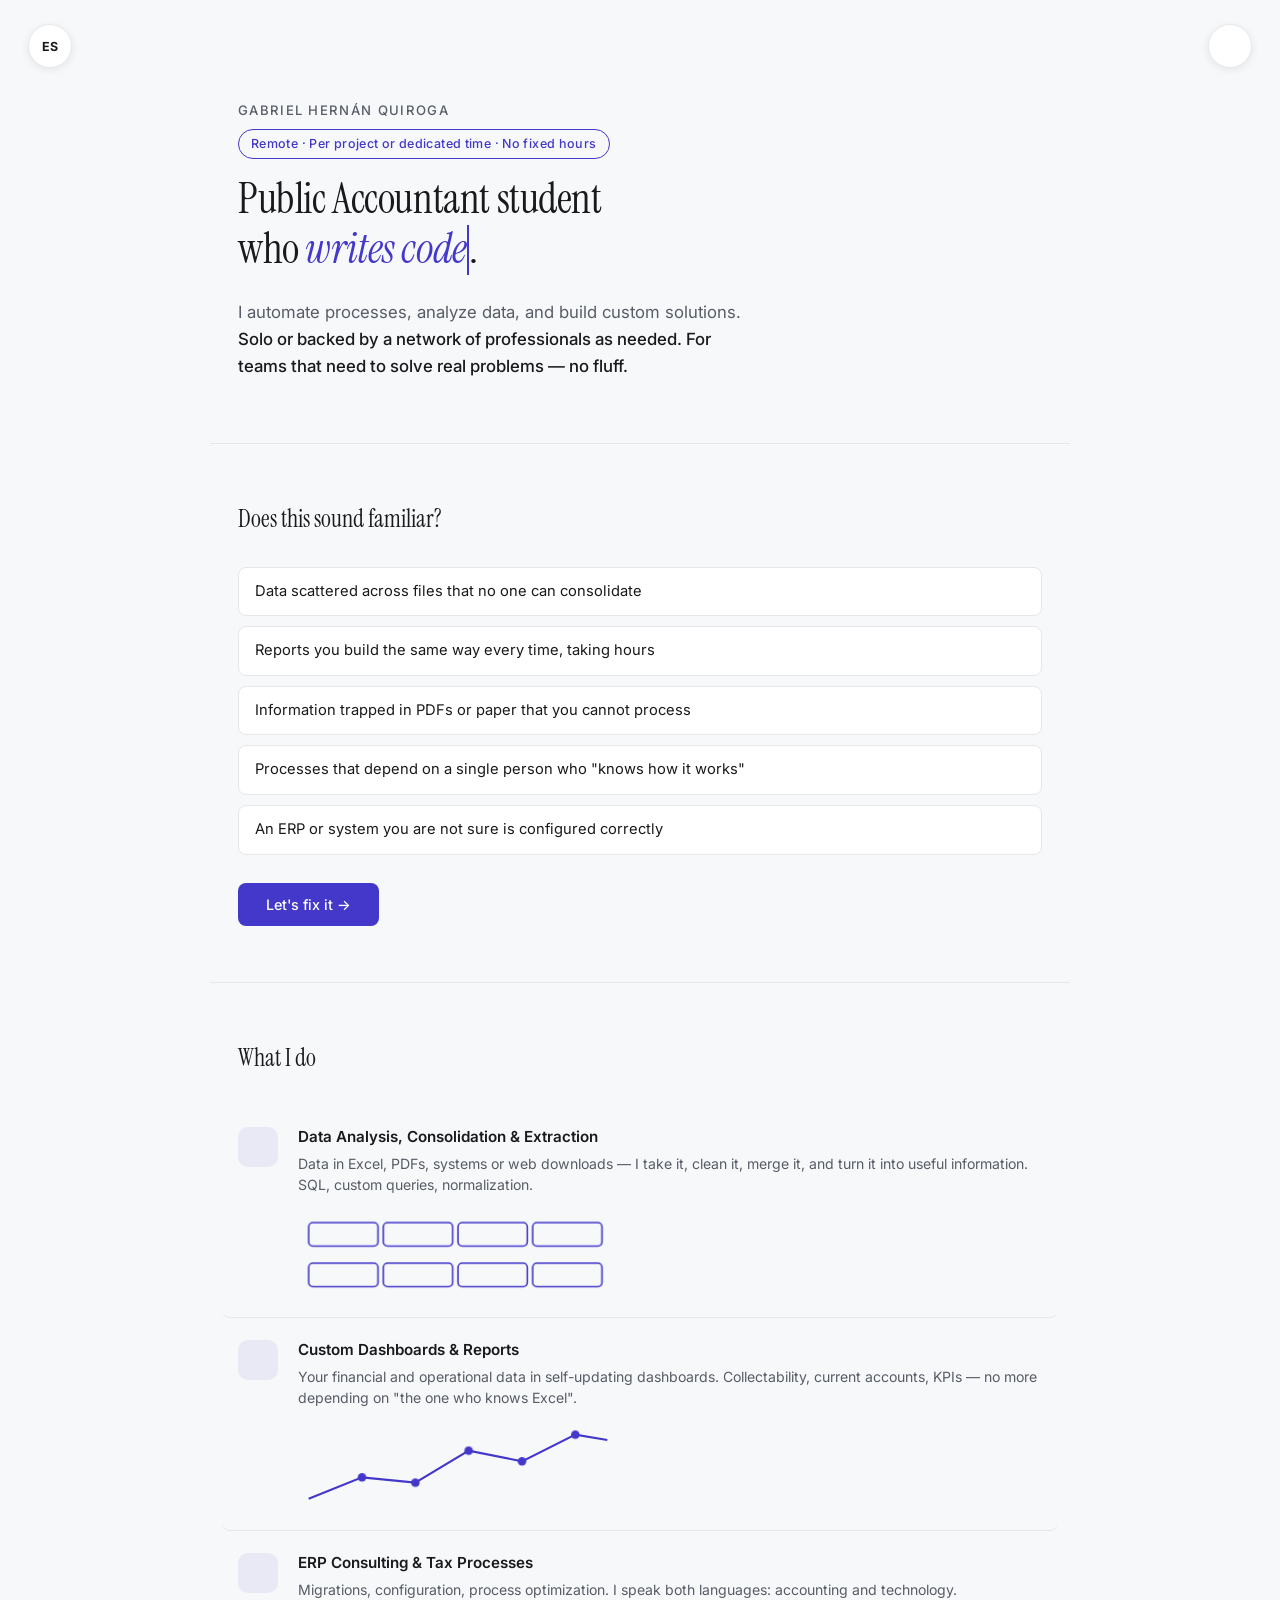
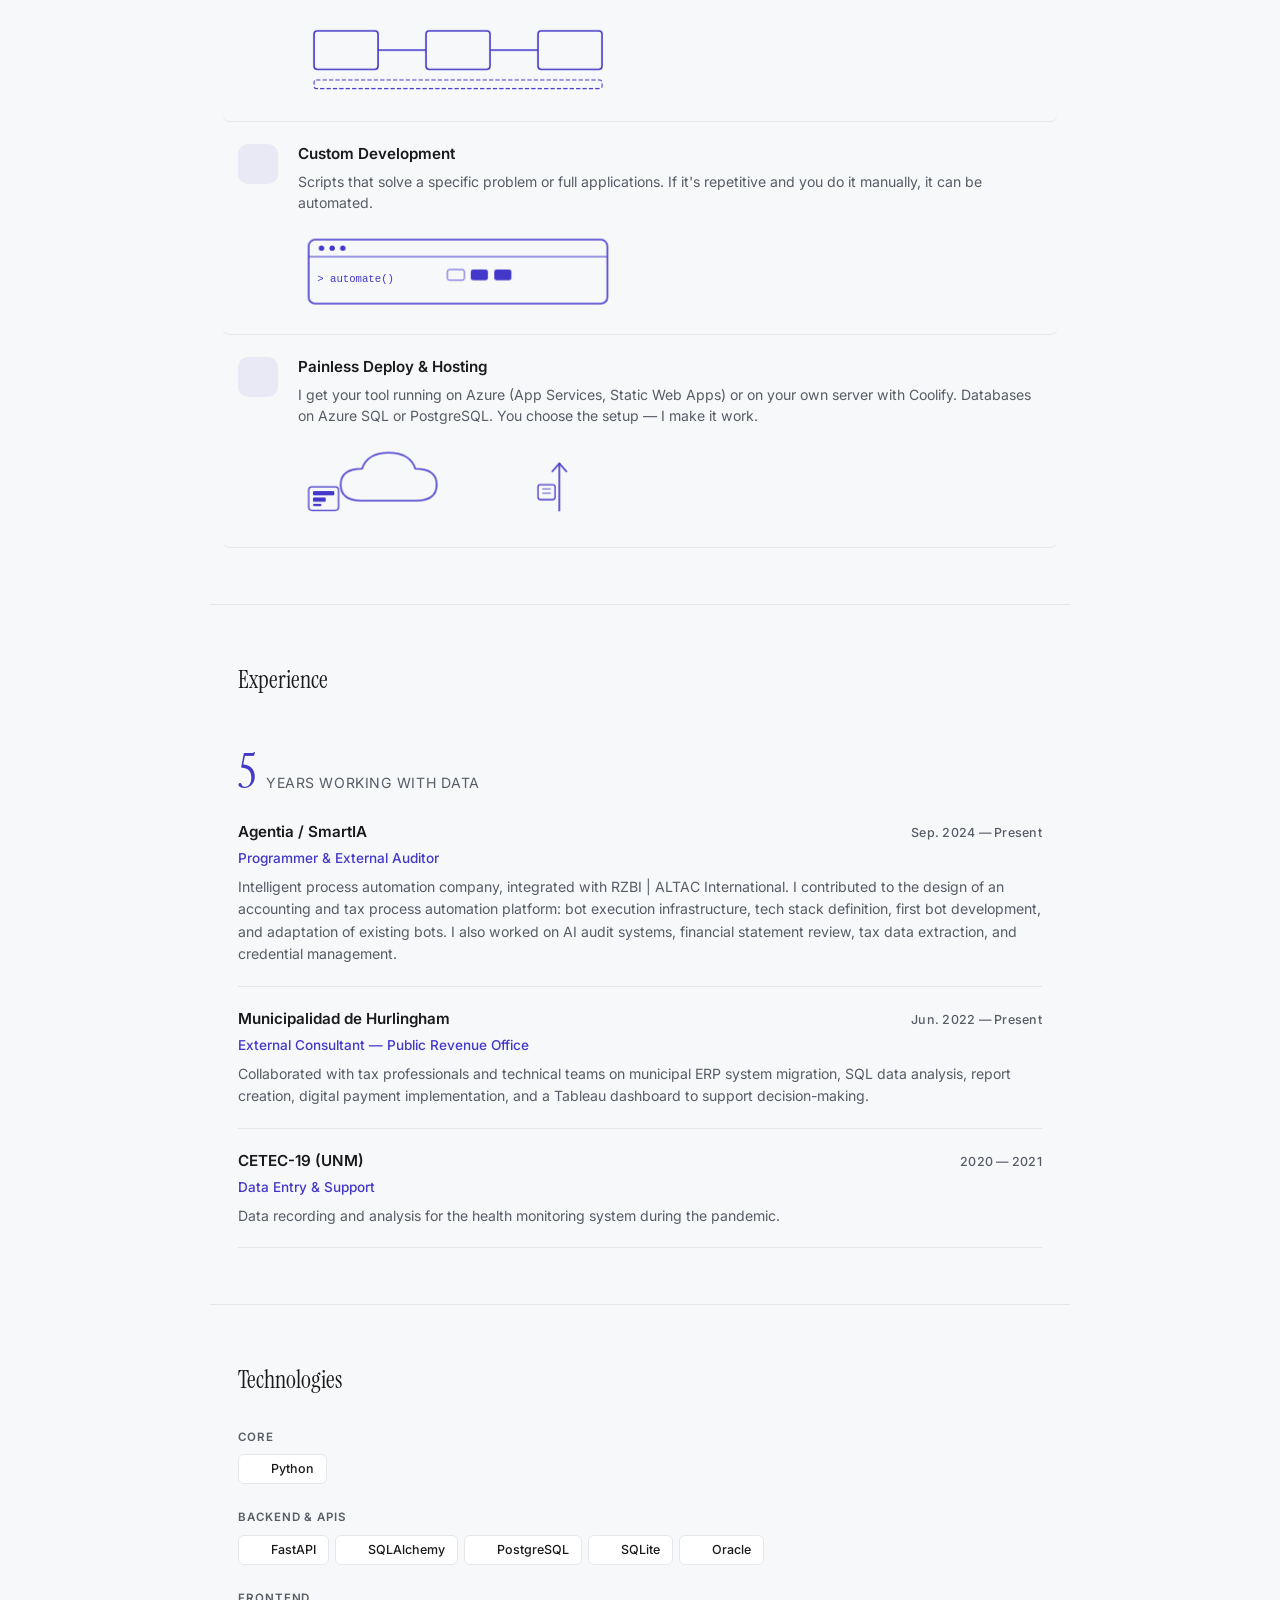
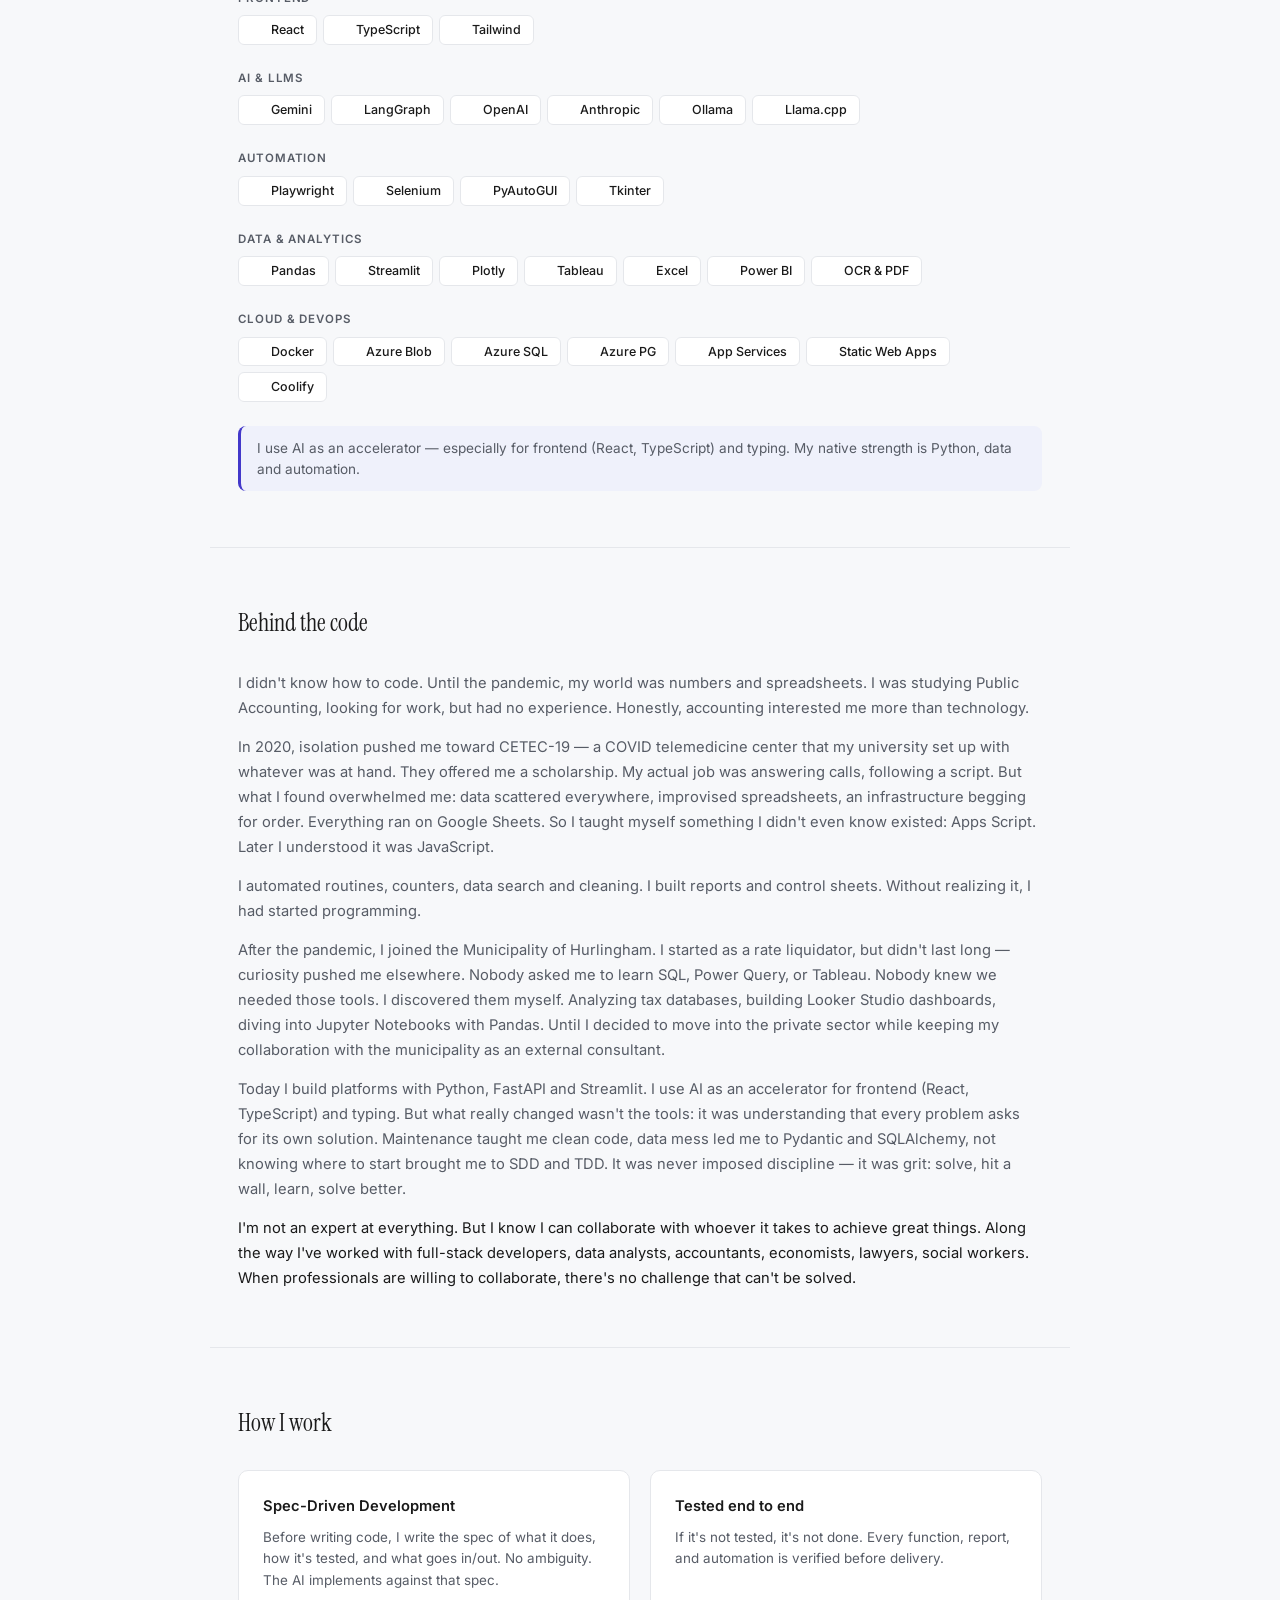
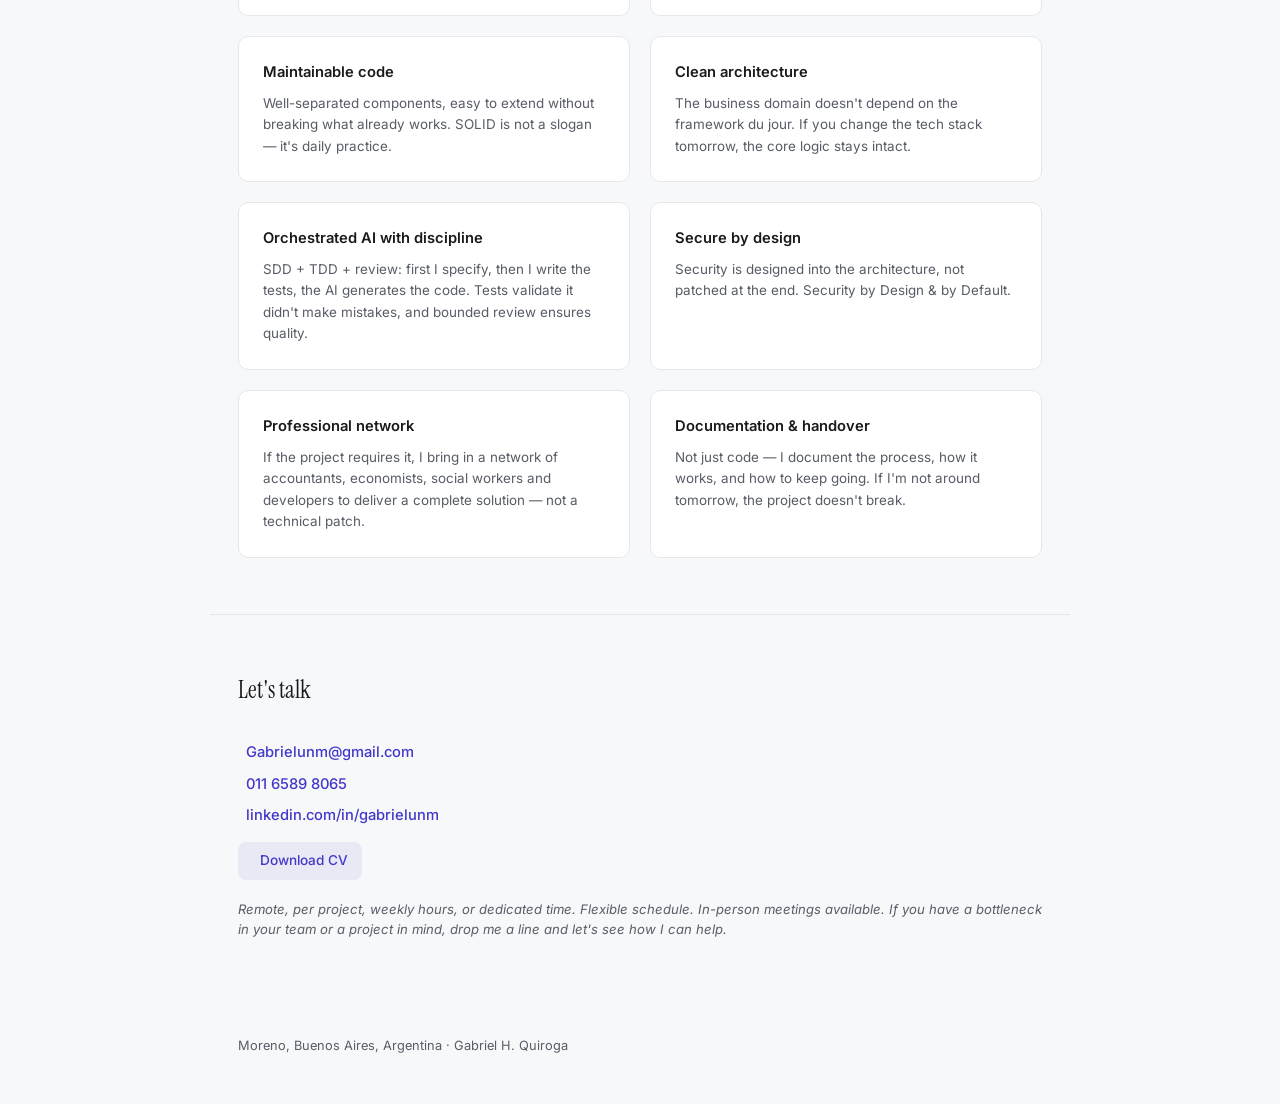
==== index.html @ 3c752827 "feat: portafolio web — Gabriel H. Quiroga, Contabilidad & Desarrollo Landing page profesional. Stack" ====
<!DOCTYPE html>
<html lang="es">
<head>
  <meta charset="UTF-8">
  <meta name="viewport" content="width=device-width, initial-scale=1.0">
  <title data-i18n="title">Gabriel H. Quiroga — Contabilidad &amp; Desarrollo</title>
  <meta name="description" content="Estudiante avanzado de Contador Público y desarrollador. Analizo datos, construyo dashboards y optimizo procesos con tecnología. Trabajo remoto por proyecto.">

  <!-- Open Graph -->
  <meta property="og:title" content="Gabriel H. Quiroga — Contabilidad &amp; Desarrollo">
  <meta property="og:description" content="Analizo datos, construyo dashboards y optimizo procesos con tecnología. Para estudios contables y PyMEs.">
  <meta property="og:type" content="website">
  <meta property="og:locale" content="es_AR">

  <!-- Favicon -->
  <link rel="icon" type="image/svg+xml" href="assets/images/favicon.svg">

  <!-- Fonts -->
  <link rel="preconnect" href="https://fonts.googleapis.com">
  <link rel="preconnect" href="https://fonts.gstatic.com" crossorigin>
  <link href="https://fonts.googleapis.com/css2?family=Instrument+Serif:ital@0;1&family=Inter:wght@400;500;600&display=swap" rel="stylesheet">

  <!-- Lucide Icons -->
  <script src="https://unpkg.com/lucide@latest/dist/umd/lucide.min.js"></script>

  <!-- Styles -->
  <link rel="stylesheet" href="styles.css">
</head>
<body>

  <!-- Accessibility: skip to content -->
  <a href="#problemas" class="skip-link" data-i18n="skip">Saltar al contenido</a>

  <!-- Theme toggle -->
  <button id="theme-toggle" class="theme-toggle" data-i18n="theme-toggle" aria-label="Cambiar tema">
    <i data-lucide="moon"></i>
    <i data-lucide="sun"></i>
  </button>

  <!-- Language toggle -->
  <button id="lang-toggle" class="lang-toggle" data-i18n="lang-toggle" aria-label="Cambiar idioma">EN</button>

  <!-- Hero -->
  <header class="hero">
    <div class="container">
      <p class="meta">Gabriel Hernán Quiroga</p>
      <p class="hero-badge" data-i18n="hero-badge">Remoto · Por proyecto o dedicación · Sin horario fijo</p>
      <h1 data-i18n="hero-title">Estudiante de Contador Público<br>que <em class="typewriter" data-text="escribe código"></em>.</h1>
      <p class="tagline">
        <span data-i18n="hero-line1">Automatizo procesos, analizo datos y construyo soluciones a medida.</span><br>
        <strong data-i18n="hero-line2">Solo o con una red de profesionales según el proyecto. Para equipos que necesitan resolver problemas reales — sin vueltas.</strong>
      </p>
    </div>
  </header>

  <div class="rule"></div>

  <!-- Problemas -->
  <section id="problemas" class="fade-section" data-i18n="problems-label" aria-label="Problemas que resuelvo">
    <div class="container">
      <h2 data-i18n="problems-title">¿Te suena?</h2>
      <ul class="problems">
        <li data-i18n="problem-1">Datos dispersos en mil archivos que nadie logra cruzar</li>
        <li data-i18n="problem-2">Reportes que armás siempre igual y siempre te llevan el mismo tiempo</li>
        <li data-i18n="problem-3">Información atrapada en PDFs o papeles que no podés procesar</li>
        <li data-i18n="problem-4">Procesos que dependen de una sola persona que "sabe cómo se hace"</li>
        <li data-i18n="problem-5">Un ERP o sistema que no sabés si está bien configurado</li>
      </ul>
      <a href="#contacto" class="btn" data-i18n="problem-cta">Resolvámoslo →</a>
    </div>
  </section>

  <div class="rule"></div>

  <!-- Servicios -->
  <section id="servicios" class="fade-section" data-i18n="services-label" aria-label="Servicios">
    <div class="container">
      <h2 data-i18n="services-title">Esto es lo que hago</h2>

      <div class="s-row">
        <div class="s-icon"><i data-lucide="database"></i></div>
        <div class="s-body">
          <h3 data-i18n="srv-1-title">Análisis, consolidación y extracción de datos</h3>
          <p data-i18n="srv-1-desc">Datos en Excel, PDFs, sistemas o descargas web — los tomo, los limpio, los cruzo y los transformo en información útil. SQL, consultas a medida, normalización.</p>
          <div class="mini-illustration">
            <svg viewBox="0 0 300 80" class="illus-svg">
              <rect x="10" y="10" width="65" height="22" rx="4" fill="none" stroke="currentColor" stroke-width="1.5" class="illus-draw"/>
              <rect x="80" y="10" width="65" height="22" rx="4" fill="none" stroke="currentColor" stroke-width="1.5" class="illus-draw"/>
              <rect x="150" y="10" width="65" height="22" rx="4" fill="none" stroke="currentColor" stroke-width="1.5" class="illus-draw"/>
              <rect x="220" y="10" width="65" height="22" rx="4" fill="none" stroke="currentColor" stroke-width="1.5" class="illus-draw"/>
              <rect x="10" y="48" width="65" height="22" rx="4" fill="none" stroke="currentColor" stroke-width="1.5" class="illus-draw" style="animation-delay: 0.2s"/>
              <rect x="80" y="48" width="65" height="22" rx="4" fill="none" stroke="currentColor" stroke-width="1.5" class="illus-draw" style="animation-delay: 0.4s"/>
              <rect x="150" y="48" width="65" height="22" rx="4" fill="none" stroke="currentColor" stroke-width="1.5" class="illus-draw" style="animation-delay: 0.6s"/>
              <rect x="220" y="48" width="65" height="22" rx="4" fill="none" stroke="currentColor" stroke-width="1.5" class="illus-draw" style="animation-delay: 0.8s"/>
            </svg>
          </div>
        </div>
      </div>

      <div class="s-row">
        <div class="s-icon"><i data-lucide="bar-chart-3"></i></div>
        <div class="s-body">
          <h3 data-i18n="srv-2-title">Dashboards y reportes a medida</h3>
          <p data-i18n="srv-2-desc">Tu información financiera y operativa en tableros que se actualizan solos. Cobrabilidad, cuentas corrientes, KPI — sin depender de "el que sabe Excel".</p>
          <div class="mini-dashboard">
            <svg viewBox="0 0 300 80" class="dashboard-svg">
              <path class="dashboard-line" d="M 10 70 L 60 50 L 110 55 L 160 25 L 210 35 L 260 10 L 290 15" fill="none" stroke="currentColor" stroke-width="2"/>
              <circle class="dashboard-dot" cx="60" cy="50" r="4"/>
              <circle class="dashboard-dot" cx="110" cy="55" r="4"/>
              <circle class="dashboard-dot" cx="160" cy="25" r="4"/>
              <circle class="dashboard-dot" cx="210" cy="35" r="4"/>
              <circle class="dashboard-dot" cx="260" cy="10" r="4"/>
            </svg>
          </div>
        </div>
      </div>

      <div class="s-row">
        <div class="s-icon"><i data-lucide="building-2"></i></div>
        <div class="s-body">
          <h3 data-i18n="srv-3-title">Consultoría ERP y procesos fiscales</h3>
          <p data-i18n="srv-3-desc">Migraciones, parametrización, optimización de circuitos. Hablo los dos idiomas: el contable y el técnico. RAFAM, SISER, Onvio, Bejerman, Finnegans.</p>
          <div class="mini-illustration">
            <svg viewBox="0 0 300 80" class="illus-svg">
              <rect x="15" y="14" width="60" height="36" rx="3" fill="none" stroke="currentColor" stroke-width="1.5" class="illus-draw"/>
              <rect x="120" y="14" width="60" height="36" rx="3" fill="none" stroke="currentColor" stroke-width="1.5" class="illus-draw" style="animation-delay: 0.2s"/>
              <rect x="225" y="14" width="60" height="36" rx="3" fill="none" stroke="currentColor" stroke-width="1.5" class="illus-draw" style="animation-delay: 0.4s"/>
              <line x1="75" y1="32" x2="120" y2="32" stroke="currentColor" stroke-width="1.5" class="illus-draw" style="animation-delay: 0.6s"/>
              <line x1="180" y1="32" x2="225" y2="32" stroke="currentColor" stroke-width="1.5" class="illus-draw" style="animation-delay: 0.8s"/>
              <rect x="15" y="60" width="270" height="8" rx="2" fill="none" stroke="currentColor" stroke-width="1" class="illus-draw" style="animation-delay: 1s" stroke-dasharray="4 2"/>
            </svg>
          </div>
        </div>
      </div>

      <div class="s-row">
        <div class="s-icon"><i data-lucide="code-2"></i></div>
        <div class="s-body">
          <h3 data-i18n="srv-4-title">Desarrollo de herramientas a medida</h3>
          <p data-i18n="srv-4-desc">Scripts que resuelven un problema puntual o apps completas. Si el proceso es repetitivo y lo hacés a mano, se puede automatizar.</p>
          <div class="mini-illustration">
            <svg viewBox="0 0 300 80" class="illus-svg">
              <rect x="10" y="10" width="280" height="60" rx="6" fill="none" stroke="currentColor" stroke-width="1.5" class="illus-draw"/>
              <line x1="10" y1="26" x2="290" y2="26" stroke="currentColor" stroke-width="1" class="illus-draw" style="animation-delay: 0.3s"/>
              <circle cx="22" cy="18" r="2.5" fill="currentColor" class="illus-draw" style="animation-delay: 0.5s"/>
              <circle cx="32" cy="18" r="2.5" fill="currentColor" class="illus-draw" style="animation-delay: 0.6s"/>
              <circle cx="42" cy="18" r="2.5" fill="currentColor" class="illus-draw" style="animation-delay: 0.7s"/>
              <text x="18" y="50" font-size="10" fill="currentColor" font-family="monospace" class="illus-draw" style="animation-delay: 0.9s">&gt; automate()</text>
              <rect x="140" y="38" width="16" height="10" rx="2" fill="none" stroke="currentColor" stroke-width="0.8" class="illus-draw" style="animation-delay: 1.1s"/>
              <rect x="162" y="38" width="16" height="10" rx="2" fill="currentColor" opacity="0.25" class="illus-draw" style="animation-delay: 1.2s"/>
              <rect x="184" y="38" width="16" height="10" rx="2" fill="currentColor" opacity="0.25" class="illus-draw" style="animation-delay: 1.3s"/>
            </svg>
          </div>
        </div>
      </div>

      <div class="s-row">
        <div class="s-icon"><i data-lucide="cloud"></i></div>
        <div class="s-body">
          <h3 data-i18n="srv-5-title">Deploy y hosting sin dolor</h3>
          <p data-i18n="srv-5-desc">Te dejo la herramienta andando en Azure (App Services, Static Web Apps) o en tu propio servidor con Coolify. Bases de datos en Azure SQL o PostgreSQL. Vos elegís la modalidad — yo me encargo de que funcione.</p>
          <div class="mini-illustration">
            <svg viewBox="0 0 300 80" class="illus-svg">
              <!-- Nube (cloud) -->
              <path d="M 60 55 Q 40 55 40 40 Q 40 25 60 25 Q 65 10 85 10 Q 105 10 110 25 Q 130 25 130 40 Q 130 55 110 55 Z" fill="none" stroke="currentColor" stroke-width="1.5" class="illus-draw"/>
              <!-- Flecha subiendo -->
              <line x1="245" y1="65" x2="245" y2="20" stroke="currentColor" stroke-width="1.5" class="illus-draw" style="animation-delay: 0.3s"/>
              <polyline points="238,28 245,20 252,28" fill="none" stroke="currentColor" stroke-width="1.5" class="illus-draw" style="animation-delay: 0.3s"/>
              <!-- Paquete web -->
              <rect x="225" y="40" width="16" height="14" rx="2" fill="none" stroke="currentColor" stroke-width="1.2" class="illus-draw" style="animation-delay: 0.5s"/>
              <line x1="229" y1="44" x2="237" y2="44" stroke="currentColor" stroke-width="0.8" class="illus-draw" style="animation-delay: 0.6s"/>
              <line x1="229" y1="48" x2="237" y2="48" stroke="currentColor" stroke-width="0.8" class="illus-draw" style="animation-delay: 0.7s"/>
              <!-- Servidor chico abajo a la izquierda -->
              <rect x="10" y="42" width="28" height="22" rx="3" fill="none" stroke="currentColor" stroke-width="1.2" class="illus-draw" style="animation-delay: 0.9s"/>
              <rect x="14" y="46" width="20" height="4" rx="1" fill="currentColor" opacity="0.15" class="illus-draw" style="animation-delay: 1.0s"/>
              <rect x="14" y="52" width="12" height="4" rx="1" fill="currentColor" opacity="0.15" class="illus-draw" style="animation-delay: 1.1s"/>
              <rect x="14" y="58" width="8" height="2" rx="1" fill="currentColor" opacity="0.15" class="illus-draw" style="animation-delay: 1.2s"/>
            </svg>
          </div>
        </div>
      </div>

    </div>
  </section>

  <div class="rule"></div>

  <!-- Experiencia -->
  <section id="experiencia" class="fade-section" data-i18n="exp-label" aria-label="Experiencia laboral">
    <div class="container">
      <h2 data-i18n="exp-title">Experiencia</h2>

      <div class="exp-years-badge">
        <span class="exp-years-number" data-target="auto">0</span>
        <span class="exp-years-label" data-i18n="exp-years-label">años trabajando con datos</span>
      </div>

      <div class="exp-card">
        <div class="exp-header">
          <h3>Agentia / SmartIA</h3>
          <span class="exp-period" data-i18n="exp-1-period">Sep. 2024 — Actualidad</span>
        </div>
        <p class="exp-role" data-i18n="exp-1-role">Programador &amp; Auditor Externo</p>
        <p class="exp-body" data-i18n="exp-1-body">Empresa de automatización inteligente de procesos, integrada con RZBI | ALTAC International. Participé en el diseño de una plataforma de automatización de procesos contables e impositivos: infraestructura de ejecución de bots, definición del stack tecnológico, desarrollo de los primeros bots y adaptación de existentes. También contribuí a sistemas de auditoría con IA, revisión de estados contables, extracción de datos fiscales y gestión de credenciales.</p>
      </div>

      <div class="exp-card">
        <div class="exp-header">
          <h3>Municipalidad de Hurlingham</h3>
          <span class="exp-period" data-i18n="exp-2-period">Jun. 2022 — Actualidad</span>
        </div>
        <p class="exp-role" data-i18n="exp-2-role">Consultor Externo — Subsecretaría de Ingresos Públicos</p>
        <p class="exp-body" data-i18n="exp-2-body">Colaboré con profesionales tributarios y equipos técnicos en la migración del sistema ERP municipal, análisis de datos con SQL, creación de informes, implementación de medios de pago digitales, y un dashboard en Tableau para respaldar la toma de decisiones.</p>
      </div>

      <div class="exp-card">
        <div class="exp-header">
          <h3>CETEC-19 (UNM)</h3>
          <span class="exp-period" data-i18n="exp-3-period">2020 — 2021</span>
        </div>
        <p class="exp-role" data-i18n="exp-3-role">Data Entry &amp; Soporte</p>
        <p class="exp-body" data-i18n="exp-3-body">Registro y análisis de datos para el sistema de seguimiento sanitario durante la pandemia.</p>
      </div>

    </div>
  </section>

  <div class="rule"></div>

  <!-- Stack -->
  <section id="stack" class="fade-section" data-i18n="stack-label" aria-label="Tecnologías">
    <div class="container">
      <h2 data-i18n="stack-title">Tecnologías</h2>
      <div class="stack-group">

        <div class="stack-category">
          <span class="stack-cat-label" data-i18n="cat-core">Core</span>
          <div class="stack-items">
            <span class="stack-item" data-desc-es="Lenguaje principal. Automatización, APIs, scripts, análisis de datos." data-desc-en="Core language. Automation, APIs, scripts, data analysis."><img src="https://cdn.jsdelivr.net/npm/simple-icons@14.0.0/icons/python.svg" alt="" class="stack-icon" >Python</span>
          </div>
        </div>

        <div class="stack-category">
          <span class="stack-cat-label" data-i18n="cat-backend">Backend &amp; APIs</span>
          <div class="stack-items">
            <span class="stack-item" data-desc-es="Framework web moderno para APIs REST rápidas y eficientes." data-desc-en="Modern Python framework for fast REST APIs."><img src="https://cdn.jsdelivr.net/npm/simple-icons@14.0.0/icons/fastapi.svg" alt="" class="stack-icon" >FastAPI</span>
            <span class="stack-item" data-desc-es="ORM potente para modelar y consultar bases de datos relacionales." data-desc-en="Powerful ORM for relational databases."><img src="https://cdn.jsdelivr.net/npm/simple-icons@14.0.0/icons/sqlalchemy.svg" alt="" class="stack-icon" >SQLAlchemy</span>
            <span class="stack-item" data-desc-es="Base de datos relacional robusta para aplicaciones en producción." data-desc-en="Robust relational database for production apps."><img src="https://cdn.jsdelivr.net/npm/simple-icons@14.0.0/icons/postgresql.svg" alt="" class="stack-icon" >PostgreSQL</span>
            <span class="stack-item" data-desc-es="Base de datos embebida liviana. Ideal para desarrollo, tests y prototipos." data-desc-en="Lightweight embedded database for dev & testing."><i data-lucide="database" class="stack-icon-inline"></i>SQLite</span>
<span class="stack-item" data-desc-es="Base de datos empresarial. Consultas complejas, PL/SQL y grandes volúmenes." data-desc-en="Enterprise database. Complex queries, PL/SQL."><i data-lucide="layers" class="stack-icon-inline"></i>Oracle</span>
          </div>
        </div>

        <div class="stack-category">
          <span class="stack-cat-label" data-i18n="cat-frontend">Frontend</span>
          <div class="stack-items">
            <span class="stack-item" data-desc-es="Biblioteca para interfaces de usuario interactivas y reactivas." data-desc-en="Library for interactive UI components."><img src="https://cdn.jsdelivr.net/npm/simple-icons@14.0.0/icons/react.svg" alt="" class="stack-icon" >React</span>
            <span class="stack-item" data-desc-es="JavaScript con tipos. Código frontend más predecible y escalable." data-desc-en="Typed JavaScript. Scalable frontend code."><img src="https://cdn.jsdelivr.net/npm/simple-icons@14.0.0/icons/typescript.svg" alt="" class="stack-icon" >TypeScript</span>
            <span class="stack-item" data-desc-es="Framework CSS utility-first para diseñar rápido y consistente." data-desc-en="Utility-first CSS framework for rapid design."><img src="https://cdn.jsdelivr.net/npm/simple-icons@14.0.0/icons/tailwindcss.svg" alt="" class="stack-icon" >Tailwind</span>
          </div>
        </div>

        <div class="stack-category">
          <span class="stack-cat-label" data-i18n="cat-ai">AI &amp; LLMs</span>
          <div class="stack-items">
            <span class="stack-item" data-desc-es="Modelo de IA multimodal. Lo uso para extracción, clasificación y análisis." data-desc-en="Multimodal AI model for extraction & analysis."><img src="https://cdn.jsdelivr.net/npm/simple-icons@14.0.0/icons/googlegemini.svg" alt="" class="stack-icon" >Gemini</span>
            <span class="stack-item" data-desc-es="Framework para orquestar agentes de IA con flujos y estados." data-desc-en="Agent orchestration framework for AI workflows."><img src="https://cdn.jsdelivr.net/npm/simple-icons@14.0.0/icons/langchain.svg" alt="" class="stack-icon" >LangGraph</span>
            <span class="stack-item" data-desc-es="SDK de OpenAI para integrar modelos GPT en aplicaciones." data-desc-en="OpenAI SDK for GPT model integration."><i data-lucide="sparkles" class="stack-icon-inline"></i>OpenAI</span>
            <span class="stack-item" data-desc-es="SDK de Anthropic para integrar modelos Claude en aplicaciones." data-desc-en="Anthropic SDK for Claude model integration."><i data-lucide="sparkles" class="stack-icon-inline"></i>Anthropic</span>
            <span class="stack-item" data-desc-es="Ejecutá modelos locales de IA sin depender de la nube." data-desc-en="Run local AI models without cloud dependency."><i data-lucide="cpu" class="stack-icon-inline"></i>Ollama</span>
            <span class="stack-item" data-desc-es="Inferencia eficiente de LLMs en CPU/GPU locales (C++)." data-desc-en="Efficient LLM inference on local CPU/GPU (C++)."><i data-lucide="cpu" class="stack-icon-inline"></i>Llama.cpp</span>
          </div>
        </div>

        <div class="stack-category">
          <span class="stack-cat-label" data-i18n="cat-auto">Automatización</span>
          <div class="stack-items">
            <span class="stack-item" data-desc-es="Automatización de navegadores web para tests y bots." data-desc-en="Browser automation for testing and bots."><i data-lucide="play" class="stack-icon-inline"></i>Playwright</span>
            <span class="stack-item" data-desc-es="Automatización de navegadores web clásica y multiplataforma." data-desc-en="Cross-platform browser automation (classic)."><img src="https://cdn.jsdelivr.net/npm/simple-icons@14.0.0/icons/selenium.svg" alt="" class="stack-icon" >Selenium</span>
            <span class="stack-item" data-desc-es="Automatización de clicks y teclado en Windows (RPA)." data-desc-en="Desktop RPA: click & keyboard automation on Windows."><i data-lucide="mouse-pointer-2" class="stack-icon-inline"></i>PyAutoGUI</span>
            <span class="stack-item" data-desc-es="Interfaces de escritorio livianas con Python puro." data-desc-en="Lightweight desktop GUIs with pure Python."><i data-lucide="monitor" class="stack-icon-inline"></i>Tkinter</span>
          </div>
        </div>

        <div class="stack-category">
          <span class="stack-cat-label" data-i18n="cat-data">Datos &amp; Analytics</span>
          <div class="stack-items">
            <span class="stack-item" data-desc-es="Manipulación y análisis de datos tabulares a escala." data-desc-en="Tabular data manipulation & analysis at scale."><img src="https://cdn.jsdelivr.net/npm/simple-icons@14.0.0/icons/pandas.svg" alt="" class="stack-icon" >Pandas</span>
            <span class="stack-item" data-desc-es="Dashboards y aplicaciones de datos sin frontend complejo." data-desc-en="Data dashboards & apps without complex frontend."><img src="https://cdn.jsdelivr.net/npm/simple-icons@14.0.0/icons/streamlit.svg" alt="" class="stack-icon" >Streamlit</span>
            <span class="stack-item" data-desc-es="Gráficos interactivos para análisis exploratorio de datos." data-desc-en="Interactive charts for EDA."><i data-lucide="trending-up" class="stack-icon-inline"></i>Plotly</span>
            <span class="stack-item" data-desc-es="Visualización de datos interactiva para reporting profesional." data-desc-en="Interactive data viz for professional reporting."><i data-lucide="bar-chart-3" class="stack-icon-inline"></i>Tableau</span>
            <span class="stack-item" data-desc-es="Hojas de cálculo avanzadas con Power Query y macros." data-desc-en="Advanced spreadsheets with Power Query & macros."><i data-lucide="table" class="stack-icon-inline"></i>Excel</span>
            <span class="stack-item" data-desc-es="Business intelligence con dashboards interactivos." data-desc-en="Business intelligence with interactive dashboards."><i data-lucide="activity" class="stack-icon-inline"></i>Power BI</span>
            <span class="stack-item" data-desc-es="Extracción de datos de PDFs, imágenes y escaneos con IA." data-desc-en="AI-powered data extraction from PDFs & images."><i data-lucide="scan" class="stack-icon-inline"></i>OCR &amp; PDF</span>
          </div>
        </div>

        <div class="stack-category">
          <span class="stack-cat-label" data-i18n="cat-cloud">Cloud &amp; DevOps</span>
          <div class="stack-items">
            <span class="stack-item" data-desc-es="Contenedores para entornos reproducibles y despliegues." data-desc-en="Containers for reproducible environments & deploy."><img src="https://cdn.jsdelivr.net/npm/simple-icons@14.0.0/icons/docker.svg" alt="" class="stack-icon" >Docker</span>
            <span class="stack-item" data-desc-es="Almacenamiento de archivos en la nube de Microsoft Azure." data-desc-en="File storage on Microsoft Azure cloud."><i data-lucide="hard-drive" class="stack-icon-inline"></i>Azure Blob</span>
            <span class="stack-item" data-desc-es="Base de datos relacional administrada en Azure." data-desc-en="Managed relational database on Azure."><i data-lucide="database" class="stack-icon-inline"></i>Azure SQL</span>
            <span class="stack-item" data-desc-es="PostgreSQL administrado en Azure para apps en produccion." data-desc-en="Managed PostgreSQL on Azure for production apps."><img src="https://cdn.jsdelivr.net/npm/simple-icons@14.0.0/icons/postgresql.svg" alt="" class="stack-icon" >Azure PG</span>
            <span class="stack-item" data-desc-es="Hosting serverless para apps web en Azure." data-desc-en="Serverless hosting for web apps on Azure."><i data-lucide="globe" class="stack-icon-inline"></i>App Services</span>
            <span class="stack-item" data-desc-es="Hosting estatico serverless en Azure con integracion CI/CD." data-desc-en="Serverless static hosting on Azure with CI/CD."><i data-lucide="globe" class="stack-icon-inline"></i>Static Web Apps</span>
            <span class="stack-item" data-desc-es="Plataforma PaaS autogestionada para deploy de apps con Docker." data-desc-en="Self-hosted PaaS for Docker app deployment."><i data-lucide="server" class="stack-icon-inline"></i>Coolify</span>
          </div>
        </div>

      </div>
      <p class="stack-note" data-i18n="stack-note">Uso IA como acelerador — especialmente en frontend (React, TypeScript) y tipado. Mi fuerte nativo es Python, datos y automatización.</p>
    </div>
  </section>

  <div class="rule"></div>

  <!-- Sobre mí -->
  <section id="sobre-mi" class="fade-section" data-i18n="about-label" aria-label="Sobre mí">
    <div class="container about">
      <h2 data-i18n="about-title">Detrás del código</h2>
      <p data-i18n="about-body">No sabía programar. Hasta la pandemia, mi mundo eran los números y las hojas de cálculo. Estudiaba Contador Público, buscaba trabajo, pero no tenía experiencia. Me gustaba más la contabilidad que la tecnología.</p>
      <p data-i18n="about-body2">En 2020, el aislamiento me empujó al CETEC-19 — un centro de telemedicina COVID que la UNM montó con lo puesto. Me ofrecieron una beca. Mi tarea original era atender llamadas, seguir un speech. Pero lo que encontré me superó: datos sueltos por todos lados, planillas improvisadas, una infraestructura que pedía orden a gritos. Todo corría sobre Google Sheets. Así que me di la tarea de aprender algo que no sabía que existía: Apps Script. Tiempo después entendí que era JavaScript.</p>
      <p data-i18n="about-body3">Automaticé rutinas, contadores, búsqueda y limpieza de datos. Arranqué informes y planillas de control. Sin darme cuenta, había empezado a programar.</p>
      <p data-i18n="about-body4">Cuando la pandemia terminó, entré a la Municipalidad de Hurlingham. Empecé como liquidador de tasas, pero duré poco — la curiosidad me llevó a otra cosa. Nadie me pidió que aprendiera SQL para interrogar bases tributarias, ni Power Query para transformar datos crudos en información, ni Tableau para visualizar lo que los números contaban. Nadie sabía que necesitábamos esas herramientas. Las descubrí yo. Y cuando Looker Studio y Jupyter Notebooks con Pandas entraron en mi flujo de trabajo, ya no hubo vuelta atrás. Hasta que decidí pasar al ámbito privado y seguir colaborando con el municipio como consultor externo.</p>
      <p data-i18n="about-body5">Hoy construyo plataformas con Python, FastAPI y Streamlit. Uso IA como acelerador para frontend (React, TypeScript) y tipado. Pero lo que de verdad cambió no fueron las herramientas: fue entender que cada problema pide su solución. El mantenimiento me enseñó clean code, el desorden de datos me llevó a Pydantic y SQLAlchemy, no saber por dónde arrancar me trajo a SDD y TDD. Nunca fue disciplina impuesta — fue maña: resolver, chocar, aprender, resolver mejor.</p>
      <p class="me" data-i18n="about-body6">No soy experto en todo. Pero sé que puedo colaborar con quien haga falta para lograr cosas grandes. En el camino trabajé con programadores full-stack, desarrolladores web, analistas de datos, contadores, licenciados en economía, abogados, trabajadores sociales. Cuando hay profesionales dispuestos a colaborar, no hay tarea que no se pueda resolver.</p>
    </div>
  </section>

  <div class="rule"></div>

  <!-- Cómo trabajo -->
  <section id="work" class="fade-section" data-i18n="work-label" aria-label="Cómo trabajo">
    <div class="container">
      <h2 data-i18n="work-title">Cómo trabajo</h2>
      <div class="work-grid">
        <div class="work-card">
          <i data-lucide="file-check"></i>
          <h3 data-i18n="work-1-title">Spec-Driven Development</h3>
          <p data-i18n="work-1-desc">Antes de escribir código, escribo la especificación de qué hace, cómo se prueba y qué entra/sale. Sin ambigüedades. La IA implementa contra esa especificación.</p>
        </div>
        <div class="work-card">
          <i data-lucide="test-tubes"></i>
          <h3 data-i18n="work-2-title">Testeado de punta a punta</h3>
          <p data-i18n="work-2-desc">Si no está probado, no está terminado. Cada función, cada reporte, cada automatización se verifica antes de entregar.</p>
        </div>
        <div class="work-card">
          <i data-lucide="blocks"></i>
          <h3 data-i18n="work-3-title">Código mantenible</h3>
          <p data-i18n="work-3-desc">Componentes bien separados, fáciles de extender sin romper lo que ya funciona. SOLID no es un eslogan, es una práctica diaria.</p>
        </div>
        <div class="work-card">
          <i data-lucide="layers"></i>
          <h3 data-i18n="work-4-title">Arquitectura limpia</h3>
          <p data-i18n="work-4-desc">El dominio de negocio no depende del framework de moda. Si mañana cambiás la tecnología, la lógica central sigue intacta.</p>
        </div>
        <div class="work-card">
          <i data-lucide="bot"></i>
          <h3 data-i18n="work-5-title">IA orquestada con disciplina</h3>
          <p data-i18n="work-5-desc">SDD + TDD + revisión: primero especifico, después escribo los tests, la IA genera el código. Los tests validan que no se equivocó y la revisión acotada asegura la calidad.</p>
        </div>
        <div class="work-card">
          <i data-lucide="shield-check"></i>
          <h3 data-i18n="work-6-title">Seguro desde el diseño</h3>
          <p data-i18n="work-6-desc">La seguridad se diseña desde la arquitectura, no se parchea al final. Security by Design &amp; by Default.</p>
        </div>
        <div class="work-card">
          <i data-lucide="users"></i>
          <h3 data-i18n="work-7-title">Red de profesionales</h3>
          <p data-i18n="work-7-desc">Si el proyecto lo requiere, integro una red de contadores, economistas, trabajadores sociales y desarrolladores para darte una solución completa, no un parche técnico.</p>
        </div>
        <div class="work-card">
          <i data-lucide="book-open"></i>
          <h3 data-i18n="work-8-title">Documentación y transferencia</h3>
          <p data-i18n="work-8-desc">No solo código — dejo documentado el proceso, cómo se usa y cómo seguir. Si mañana no estoy, el proyecto no se cae.</p>
        </div>
      </div>
    </div>
  </section>

  <div class="rule"></div>

  <!-- Contacto -->
  <section id="contacto" class="fade-section" data-i18n="contact-label" aria-label="Contacto">
    <div class="container">
      <h2 data-i18n="contact-title">Hablemos</h2>
      <div class="contact-links">
        <a href="mailto:Gabrielunm@gmail.com"><i data-lucide="mail"></i> Gabrielunm@gmail.com</a>
        <a href="https://wa.me/5491165898065" target="_blank" rel="noopener"><i data-lucide="phone"></i> 011 6589 8065</a>
        <a href="https://www.linkedin.com/in/gabrielunm/" target="_blank" rel="noopener"><i data-lucide="globe"></i> linkedin.com/in/gabrielunm</a>
        <a href="cv.html" target="_blank" class="contact-cv"><i data-lucide="file-text"></i> <span data-i18n="cv-download">Descargar CV</span></a>
      </div>
      <p class="contact-note" data-i18n="contact-note">Remoto, por proyecto, por horas semanales o dedicación. Horarios flexibles. Posibilidad de reuniones presenciales. Si tenés un cuello de botella en tu equipo o un proyecto en mente, escribime y vemos cómo te puedo ayudar.</p>
    </div>
  </section>

  <footer data-i18n="footer">
    Moreno, Buenos Aires, Argentina · Gabriel H. Quiroga
  </footer>

  <!-- Scripts -->
  <script src="src/i18n.js"></script>
  <script src="script.js"></script>

</body>
</html>
---- styles.css ----
/* ============================================
   Gabriel H. Quiroga — Portfolio Styles
   ============================================ */

/* --- Reset & Variables --- */
*, *::before, *::after {
  box-sizing: border-box;
  margin: 0;
  padding: 0;
}

:root {
  --text: #1a1a1a;
  --text-soft: #575c66;
  --bg: #f7f8fa;
  --card: #ffffff;
  --accent: #4338ca;
  --accent-hover: #6366f1;
  --accent-warm: #d97706;
  --line: #e5e7eb;
  --max-w: 860px;
  --transition: 0.3s cubic-bezier(0.4, 0, 0.2, 1);
}

/* --- Dark Mode --- */
[data-theme="dark"] {
  --text: #e2e8f0;
  --text-soft: #94a3b8;
  --bg: #0f172a;
  --card: #1e293b;
  --accent: #a5b4fc;
  --accent-hover: #c7d2fe;
  --accent-warm: #fbbf24;
  --line: #334155;
}

[data-theme="dark"] .problems li:hover {
  box-shadow: 0 2px 8px rgba(165, 180, 252, 0.08);
}

[data-theme="dark"] .problems li.open {
  background: rgba(165, 180, 252, 0.06);
}

html {
  scroll-behavior: smooth;
  overflow-x: hidden;
}

body {
  overflow-x: hidden;
  font-family: 'Inter', -apple-system, BlinkMacSystemFont, 'Segoe UI', system-ui, sans-serif;
  color: var(--text);
  background: var(--bg);
  line-height: 1.6;
  -webkit-font-smoothing: antialiased;
  -moz-osx-font-smoothing: grayscale;
}

/* --- Accessibility --- */
.skip-link {
  position: absolute;
  top: -100%;
  left: 16px;
  padding: 8px 16px;
  background: var(--accent);
  color: #fff;
  font-size: 0.85rem;
  font-weight: 500;
  border-radius: 0 0 8px 8px;
  text-decoration: none;
  z-index: 1000;
  transition: top var(--transition);
}

.skip-link:focus {
  top: 0;
}


/* --- Theme & Language Toggles --- */
.lang-toggle {
  position: fixed;
  top: 24px;
  left: 28px;
  width: 44px;
  height: 44px;
  border: 1px solid var(--line);
  border-radius: 50%;
  background: var(--card);
  color: var(--text);
  font-size: 0.78rem;
  font-weight: 700;
  font-family: 'Inter', -apple-system, sans-serif;
  cursor: pointer;
  display: flex;
  align-items: center;
  justify-content: center;
  z-index: 1000;
  transition: background var(--transition), border-color var(--transition), transform var(--transition);
  letter-spacing: 0.02em;
  box-shadow: 0 2px 8px rgba(0,0,0,0.08);
}

.lang-toggle:hover {
  border-color: var(--accent);
  transform: scale(1.05);
}

/* Theme toggle */
.theme-toggle {
  position: fixed;
  top: 24px;
  right: 28px;
  width: 44px;
  height: 44px;
  border: 1px solid var(--line);
  border-radius: 50%;
  background: var(--card);
  color: var(--text);
  cursor: pointer;
  display: flex;
  align-items: center;
  justify-content: center;
  z-index: 1000;
  transition: background var(--transition), border-color var(--transition), transform var(--transition);
  box-shadow: 0 2px 8px rgba(0,0,0,0.08);
}

.theme-toggle svg { width: 20px; height: 20px; }
.theme-toggle .lucide-sun { display: none; }
[data-theme="dark"] .theme-toggle .lucide-moon { display: none; }
[data-theme="dark"] .theme-toggle .lucide-sun { display: block; }

.theme-toggle:hover {
  border-color: var(--accent);
  transform: scale(1.05);
}

/* --- Layout --- */
.container {
  max-width: var(--max-w);
  margin: 0 auto;
  padding: 0 28px;
  overflow-x: hidden;
}

/* --- Hero --- */
.hero {
  padding: 100px 0 64px;
}

.hero h1 {
  font-family: 'Instrument Serif', Georgia, serif;
  font-size: 2.6rem;
  font-weight: 400;
  line-height: 1.2;
  letter-spacing: -0.01em;
  margin-bottom: 24px;
}

.hero h1 em {
  font-style: italic;
  color: var(--accent);
}

/* Typewriter */
.typewriter {
  display: inline-block;
  border-right: 2px solid var(--accent);
  animation: blink 0.7s step-end infinite;
}

@keyframes blink {
  from, to { border-color: transparent; }
  50% { border-color: var(--accent); }
}

/* Mini SVG Illustrations — unified sizing */
.mini-dashboard,
.mini-illustration {
  margin-top: 16px;
  max-width: 320px;
  width: 100%;
}

.dashboard-svg,
.illus-svg {
  width: 100%;
  height: auto;
  color: var(--accent);
  display: block;
}

.dashboard-line {
  stroke-dasharray: 400;
  stroke-dashoffset: 400;
  animation: draw-line 2s ease-out forwards;
}

/* Generic draw-in for all SVG illustrations */
.illus-draw {
  opacity: 0;
  transform: translateY(4px);
  animation: illus-appear 0.5s ease-out forwards;
}

@keyframes illus-appear {
  to {
    opacity: 1;
    transform: translateY(0);
  }
}

.dashboard-dot {
  fill: var(--accent);
  opacity: 0;
  animation: fade-in 0.3s ease-out forwards;
}

.dashboard-dot:nth-child(2) { animation-delay: 0.4s; }
.dashboard-dot:nth-child(3) { animation-delay: 0.8s; }
.dashboard-dot:nth-child(4) { animation-delay: 1.2s; }
.dashboard-dot:nth-child(5) { animation-delay: 1.6s; }
.dashboard-dot:nth-child(6) { animation-delay: 2s; }

@keyframes draw-line {
  to { stroke-dashoffset: 0; }
}

@keyframes fade-in {
  to { opacity: 1; }
}

.hero .meta {
  font-size: 0.82rem;
  color: var(--text-soft);
  text-transform: uppercase;
  letter-spacing: 0.1em;
  margin-bottom: 8px;
  font-weight: 500;
}

.hero-badge {
  display: inline-flex;
  gap: 6px;
  font-size: 0.78rem;
  color: var(--accent);
  font-weight: 500;
  letter-spacing: 0.03em;
  margin-bottom: 16px;
  padding: 4px 12px;
  border: 1px solid var(--accent);
  border-radius: 20px;
  width: fit-content;
}

.hero .tagline {
  font-size: 1.05rem;
  color: var(--text-soft);
  max-width: 520px;
  line-height: 1.6;
}

.hero .tagline strong {
  color: var(--text);
  font-weight: 500;
}

/* --- Sections --- */
section {
  padding: 56px 0;
}

.rule {
  height: 1px;
  background: var(--line);
  max-width: var(--max-w);
  margin: 0 auto;
}

h2 {
  font-family: 'Instrument Serif', Georgia, serif;
  font-size: 1.5rem;
  font-weight: 400;
  margin-bottom: 28px;
  color: var(--text);
}

/* --- Fade-in Animation --- */
.fade-section {
  opacity: 0;
  transform: translateY(24px);
  transition: opacity 0.6s ease-out, transform 0.6s ease-out;
}

.fade-section.visible {
  opacity: 1;
  transform: translateY(0);
}

/* --- Problems --- */
.problems {
  display: flex;
  flex-direction: column;
  gap: 10px;
}

.problems li {
  list-style: none;
  padding: 12px 16px;
  background: var(--card);
  border-radius: 8px;
  font-size: 0.92rem;
  border: 1px solid var(--line);
  cursor: pointer;
  position: relative;
  transition: border-color var(--transition), box-shadow var(--transition);
}

.problems li:hover {
  border-color: var(--accent);
  box-shadow: 0 2px 8px rgba(67, 56, 202, 0.06);
}

/* Hint text: hidden by default, shown on click */
.problem-hint {
  display: block;
  max-height: 0;
  overflow: hidden;
  margin-top: 0;
  font-size: 0.84rem;
  color: var(--text-soft);
  line-height: 1.5;
  transition: max-height 0.4s ease, margin-top 0.3s ease, opacity 0.3s ease;
  opacity: 0;
}

.problems li.open {
  border-color: var(--accent);
  background: color-mix(in srgb, var(--accent) 4%, var(--card));
}

.problems li.open .problem-hint {
  max-height: 80px;
  margin-top: 10px;
  opacity: 1;
}

/* --- Button --- */
.btn {
  display: inline-block;
  margin-top: 28px;
  padding: 10px 28px;
  background: var(--accent);
  color: #fff;
  font-weight: 500;
  font-size: 0.9rem;
  border-radius: 8px;
  text-decoration: none;
  transition: background var(--transition), transform var(--transition), box-shadow var(--transition);
}

.btn:hover {
  background: var(--accent-hover);
  transform: translateY(-1px);
  box-shadow: 0 4px 12px rgba(67, 56, 202, 0.15);
}

.btn:active {
  transform: translateY(0);
}

/* Dark mode: accent is light lavender, so button needs dark text on accent bg */
[data-theme="dark"] .btn {
  color: #0f172a;
}

[data-theme="dark"] .btn:hover {
  box-shadow: 0 4px 12px rgba(165, 180, 252, 0.25);
}

/* --- Services --- */
.s-row {
  display: flex;
  gap: 20px;
  padding: 20px 16px;
  border-bottom: 1px solid var(--line);
  border-radius: 8px;
  transition: background var(--transition);
  margin: 0 -16px;
}

.s-row:first-child {
  border-top: 1px solid var(--line);
}

.s-row:hover {
  background: var(--card);
}

.s-icon {
  flex-shrink: 0;
  width: 40px;
  height: 40px;
  display: flex;
  align-items: center;
  justify-content: center;
  color: var(--accent);
  background: color-mix(in srgb, var(--accent) 8%, transparent);
  border-radius: 10px;
  margin-top: 2px;
}

.s-icon svg {
  width: 22px;
  height: 22px;
}

.s-body {
  flex: 1;
  min-width: 0;
}

.s-row h3 {
  font-size: 0.95rem;
  font-weight: 600;
  margin-bottom: 4px;
}

.s-row p {
  font-size: 0.88rem;
  color: var(--text-soft);
  line-height: 1.5;
}

/* --- Experience: Years badge --- */
.exp-years-badge {
  display: flex;
  align-items: baseline;
  gap: 10px;
  padding: 20px 0 4px;
}

.exp-years-number {
  font-family: 'Instrument Serif', Georgia, serif;
  font-size: 3rem;
  font-weight: 400;
  color: var(--accent);
  line-height: 1;
}

.exp-years-label {
  font-size: 0.88rem;
  color: var(--text-soft);
  text-transform: uppercase;
  letter-spacing: 0.04em;
}

/* --- Experience Cards --- */
.exp-card {
  padding: 20px 0;
  border-bottom: 1px solid var(--line);
}

.exp-card:first-of-type {
  border-top: 1px solid var(--line);
}

.exp-header {
  display: flex;
  justify-content: space-between;
  align-items: baseline;
  flex-wrap: wrap;
  gap: 8px;
  margin-bottom: 4px;
}

.exp-header h3 {
  font-size: 0.95rem;
  font-weight: 600;
}

.exp-period {
  font-size: 0.78rem;
  color: var(--text-soft);
  font-weight: 500;
  letter-spacing: 0.02em;
}

.exp-role {
  font-size: 0.85rem;
  font-weight: 500;
  color: var(--accent);
  margin-bottom: 6px;
}

.exp-body {
  font-size: 0.88rem;
  color: var(--text-soft);
  line-height: 1.6;
}

/* --- Stack (categorized) --- */
.stack-group {
  display: flex;
  flex-direction: column;
  gap: 24px;
}

.stack-note {
  margin-top: 24px;
  padding: 12px 16px;
  background: rgba(165, 180, 252, 0.1);
  border-radius: 8px;
  font-size: 0.85rem;
  color: var(--text-soft);
  line-height: 1.5;
  border-left: 3px solid var(--accent);
}

.stack-category {
  display: flex;
  flex-direction: column;
  gap: 8px;
}

.stack-cat-label {
  font-size: 0.72rem;
  font-weight: 600;
  text-transform: uppercase;
  letter-spacing: 0.08em;
  color: var(--text-soft);
}

.stack-items {
  display: flex;
  flex-wrap: wrap;
  gap: 6px;
}

.stack-item {
  display: inline-flex;
  align-items: center;
  gap: 6px;
  padding: 4px 12px;
  background: var(--card);
  border: 1px solid var(--line);
  border-radius: 6px;
  font-size: 0.78rem;
  font-weight: 500;
  font-family: 'Inter', -apple-system, BlinkMacSystemFont, 'Segoe UI', sans-serif;
  opacity: 0;
  transform: translateY(10px);
}

.stack-icon {
  width: 14px;
  height: 14px;
  flex-shrink: 0;
  opacity: 0.85;
}

/* Invert dark icons in dark mode (SVGs from simple-icons have hardcoded fill) */
[data-theme="dark"] .stack-icon {
  filter: invert(1) brightness(0.9);
}

/* Lucide icons used inline in stack */
.stack-icon-inline {
  width: 14px;
  height: 14px;
  flex-shrink: 0;
  color: inherit;
}

.stack-item.visible {
  animation: stack-fade-in 0.4s ease-out forwards;
}

@keyframes stack-fade-in {
  to {
    opacity: 1;
    transform: translateY(0);
  }
}

/* --- Badge hover: pop & tooltip --- */
.stack-item {
  position: relative;
  cursor: default;
  z-index: 0;
  transition: transform 0.25s cubic-bezier(0.34, 1.56, 0.64, 1),
              border-color var(--transition),
              color var(--transition),
              box-shadow var(--transition),
              background var(--transition),
              z-index 0s 0.15s;
}

/* Pop out */
.stack-item:hover {
  transform: scale(1.18);
  border-color: var(--accent);
  color: var(--accent);
  box-shadow: 0 8px 24px rgba(67, 56, 202, 0.12);
  background: var(--card);
  z-index: 10;
  transition: transform 0.25s cubic-bezier(0.34, 1.56, 0.64, 1),
              border-color var(--transition),
              color var(--transition),
              box-shadow var(--transition),
              background var(--transition),
              z-index 0s;
}

[data-theme="dark"] .stack-item:hover {
  box-shadow: 0 8px 24px rgba(165, 180, 252, 0.15);
}

/* Tooltip with description */
.stack-item::after {
  content: attr(data-desc);
  position: absolute;
  bottom: calc(100% + 8px);
  left: 50%;
  transform: translateX(-50%) translateY(4px);
  background: var(--text);
  color: var(--bg);
  font-size: 0.72rem;
  font-weight: 400;
  font-family: 'Inter', -apple-system, sans-serif;
  white-space: nowrap;
  padding: 6px 10px;
  border-radius: 6px;
  pointer-events: none;
  opacity: 0;
  transition: opacity 0.2s ease, transform 0.2s ease;
  z-index: 20;
  line-height: 1.3;
}

[data-theme="dark"] .stack-item::after {
  background: var(--card);
  color: var(--text);
  border: 1px solid var(--line);
}

/* Arrow pointing down */
.stack-item::before {
  content: '';
  position: absolute;
  bottom: calc(100% + 4px);
  left: 50%;
  transform: translateX(-50%) translateY(4px);
  border: 5px solid transparent;
  border-top-color: var(--text);
  pointer-events: none;
  opacity: 0;
  transition: opacity 0.2s ease, transform 0.2s ease;
  z-index: 20;
}

[data-theme="dark"] .stack-item::before {
  border-top-color: var(--line);
}

/* Show tooltip on hover */
.stack-item:hover::after,
.stack-item:hover::before {
  opacity: 1;
  transform: translateX(-50%) translateY(0);
}

/* --- About --- */
.about p {
  font-size: 0.92rem;
  color: var(--text-soft);
  line-height: 1.7;
  margin-bottom: 14px;
}

.about p:last-child {
  margin-bottom: 0;
}

.about .me {
  color: var(--text);
}

/* --- How I Work --- */
.work-grid {
  display: grid;
  grid-template-columns: 1fr;
  gap: 20px;
}

@media (min-width: 520px) {
  .work-grid { grid-template-columns: repeat(2, 1fr); }
}

.work-card {
  padding: 24px;
  background: var(--card);
  border: 1px solid var(--line);
  border-radius: 10px;
  transition: border-color var(--transition), box-shadow var(--transition);
}

.work-card:hover {
  border-color: var(--accent);
  box-shadow: 0 2px 12px rgba(67, 56, 202, 0.06);
}

[data-theme="dark"] .work-card:hover {
  box-shadow: 0 2px 12px rgba(165, 180, 252, 0.08);
}

.work-card i {
  width: 24px;
  height: 24px;
  color: var(--accent);
  margin-bottom: 12px;
}

.work-card h3 {
  font-size: 0.92rem;
  font-weight: 600;
  margin-bottom: 8px;
}

.work-card p {
  font-size: 0.84rem;
  color: var(--text-soft);
  line-height: 1.6;
}

/* --- Contact --- */
.contact-links a {
  display: block;
  font-size: 0.92rem;
  font-weight: 500;
  color: var(--accent);
  text-decoration: none;
  padding: 4px 0;
  transition: color var(--transition), padding-left var(--transition);
}

.contact-links a i {
  margin-right: 8px;
  vertical-align: middle;
  width: 18px;
  height: 18px;
}

.contact-links a svg {
  width: 18px;
  height: 18px;
}

.contact-links a:hover {
  text-decoration: underline;
  padding-left: 4px;
}

.contact-cv {
  margin-top: 10px;
  padding: 8px 14px !important;
  background: color-mix(in srgb, var(--accent) 8%, transparent);
  border-radius: 8px;
  font-size: 0.85rem !important;
  width: fit-content;
}

.contact-cv:hover {
  background: color-mix(in srgb, var(--accent) 15%, transparent) !important;
}

.contact-note {
  font-size: 0.82rem;
  color: var(--text-soft);
  margin-top: 20px;
  line-height: 1.5;
  font-style: italic;
}

/* --- Footer --- */
footer {
  padding: 40px 0 48px;
  font-size: 0.8rem;
  color: var(--text-soft);
  max-width: var(--max-w);
  margin: 0 auto;
  padding-left: 28px;
  padding-right: 28px;
}

/* --- Mobile --- */
@media (max-width: 480px) {
  .lang-toggle { left: 16px; }
  .theme-toggle { right: 16px; }

  .hero {
    padding: 60px 0 40px;
  }

  .hero h1 {
    font-size: 1.9rem;
  }

  .hero .tagline {
    font-size: 0.95rem;
  }

  section {
    padding: 40px 0;
  }

  .s-row {
    padding: 16px 12px;
  }
}
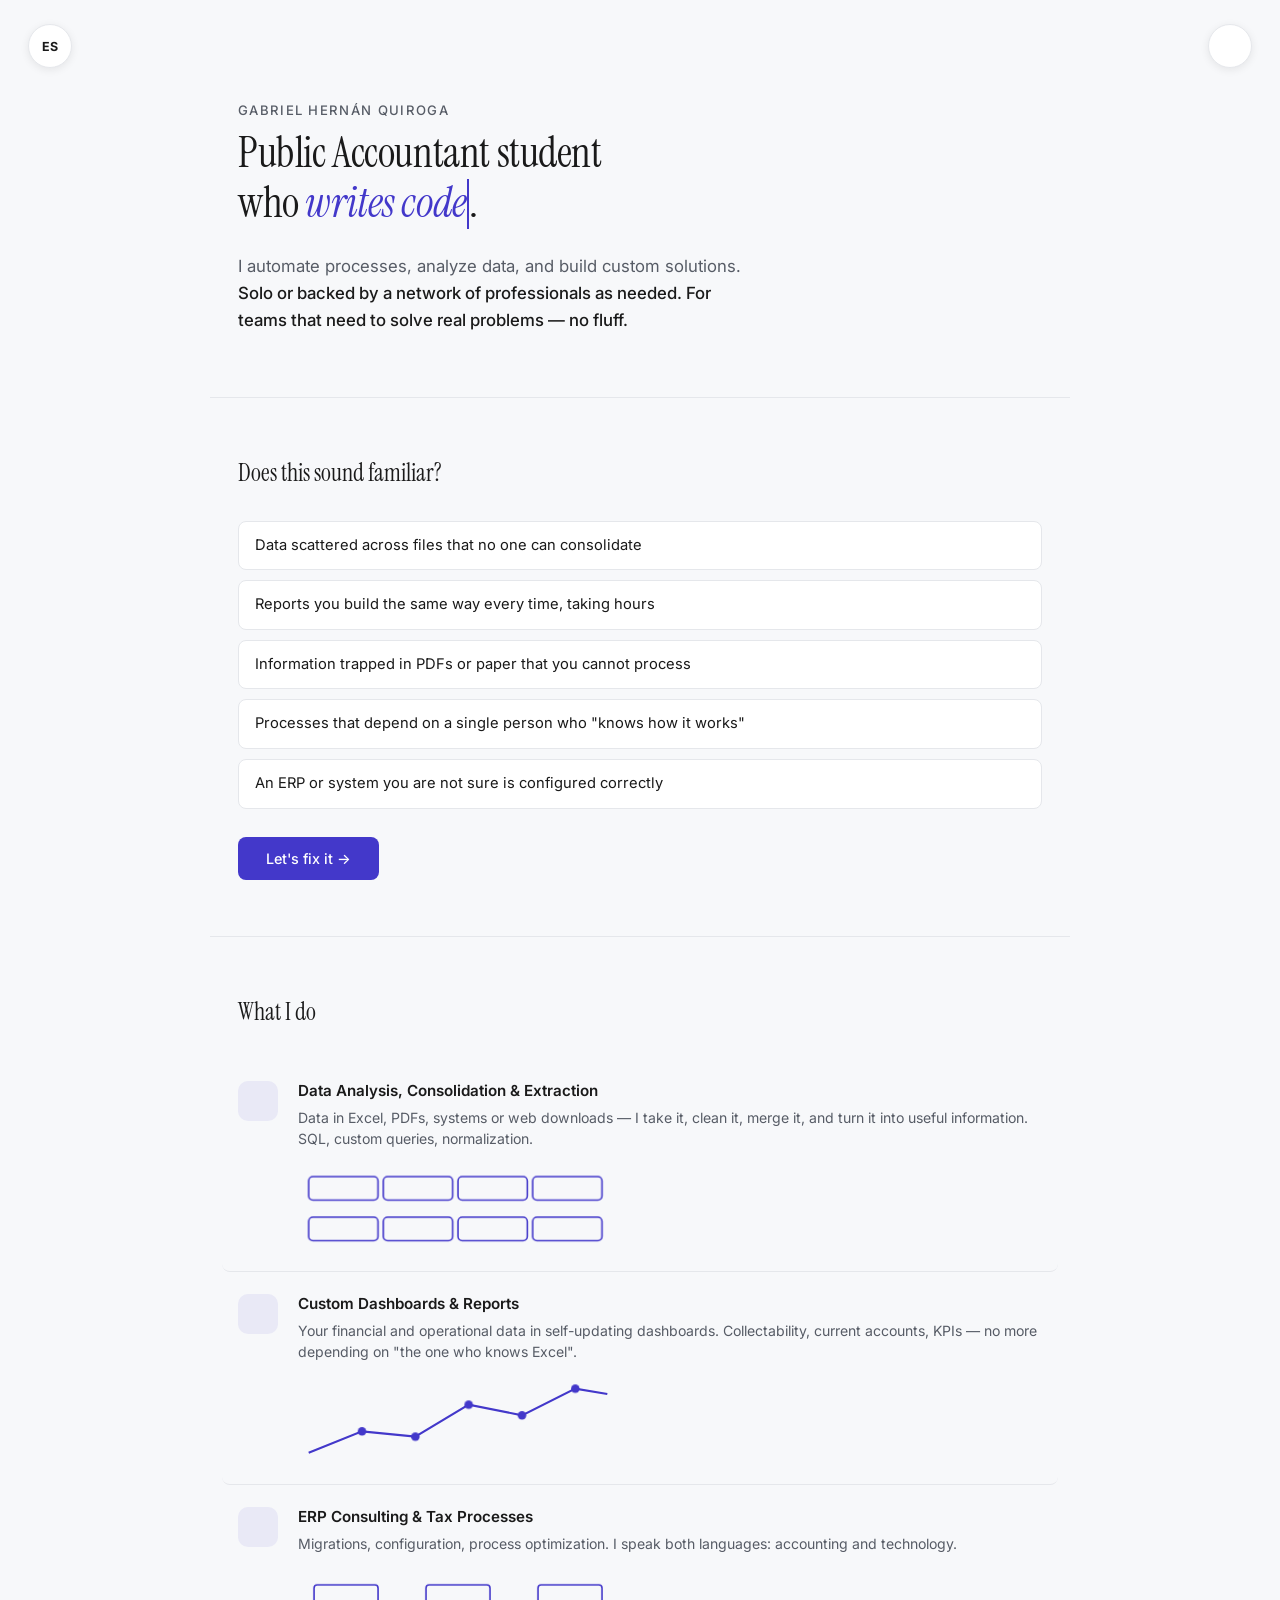
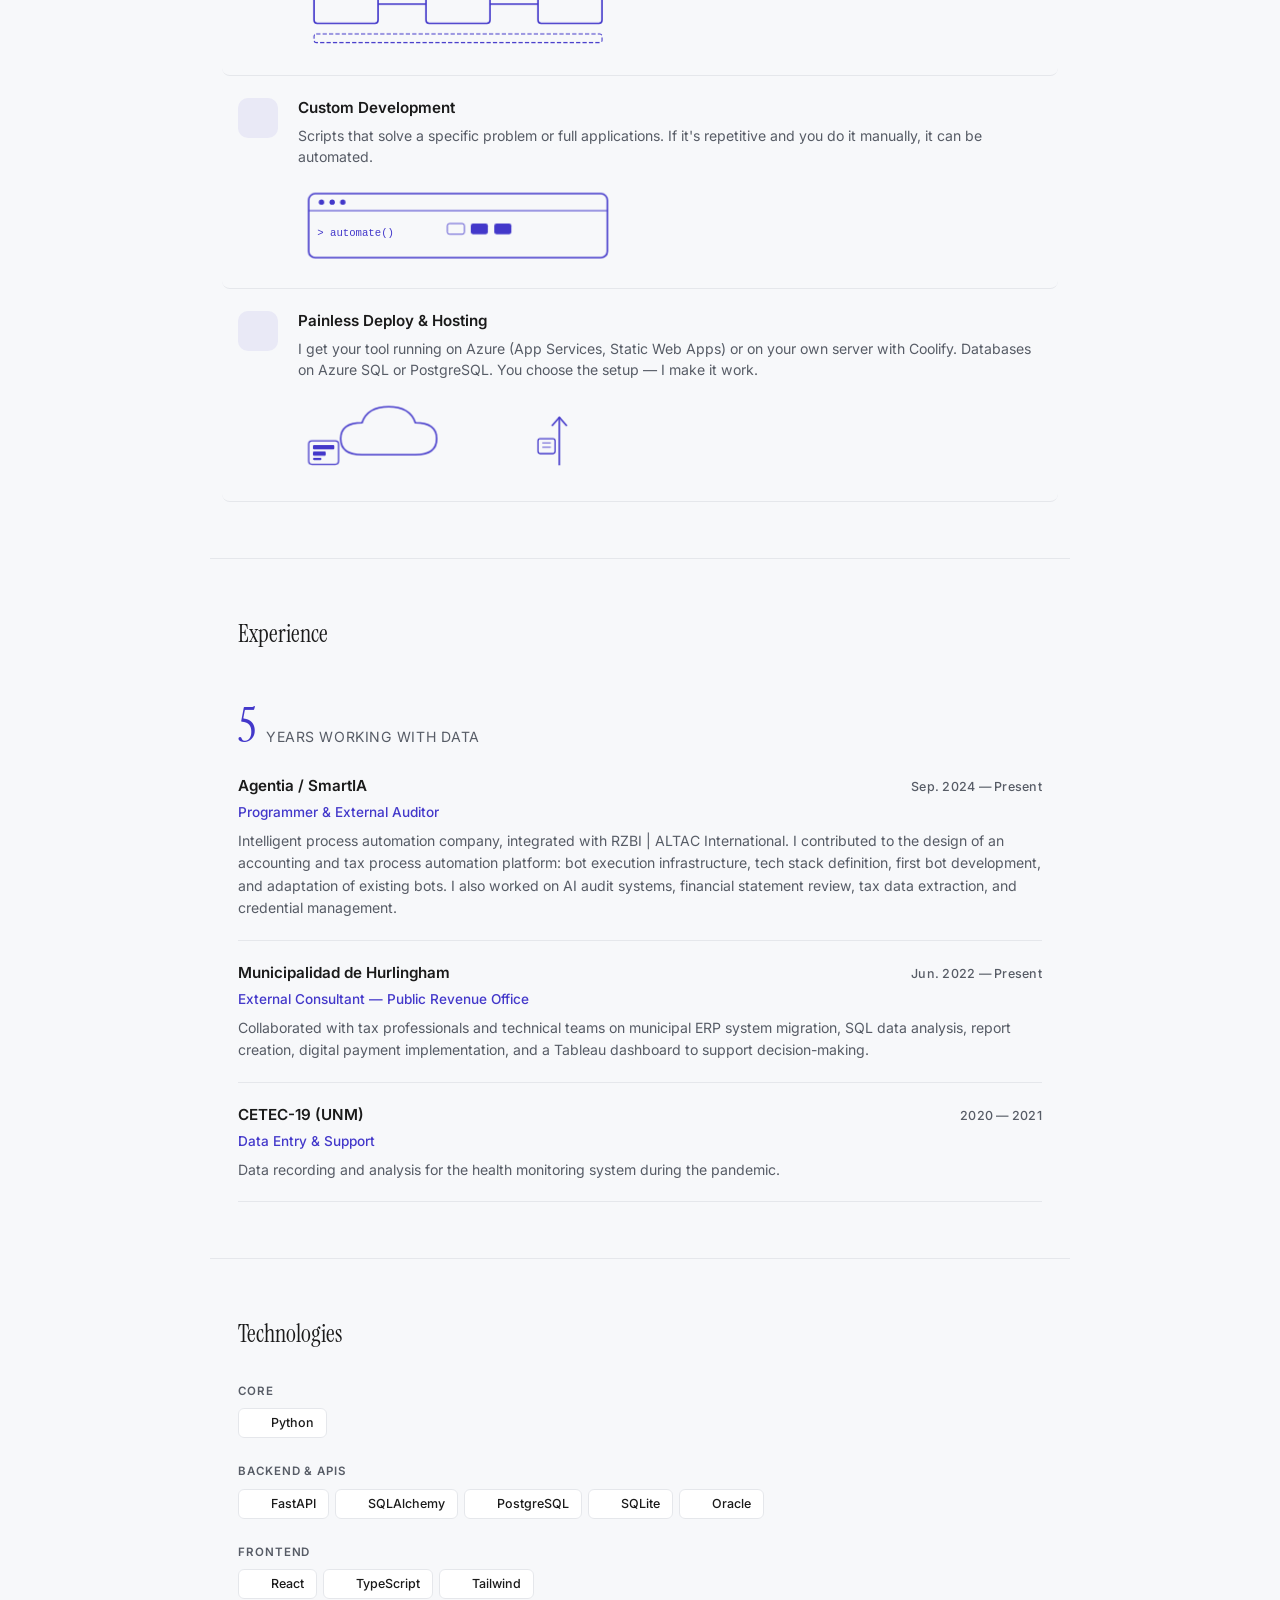
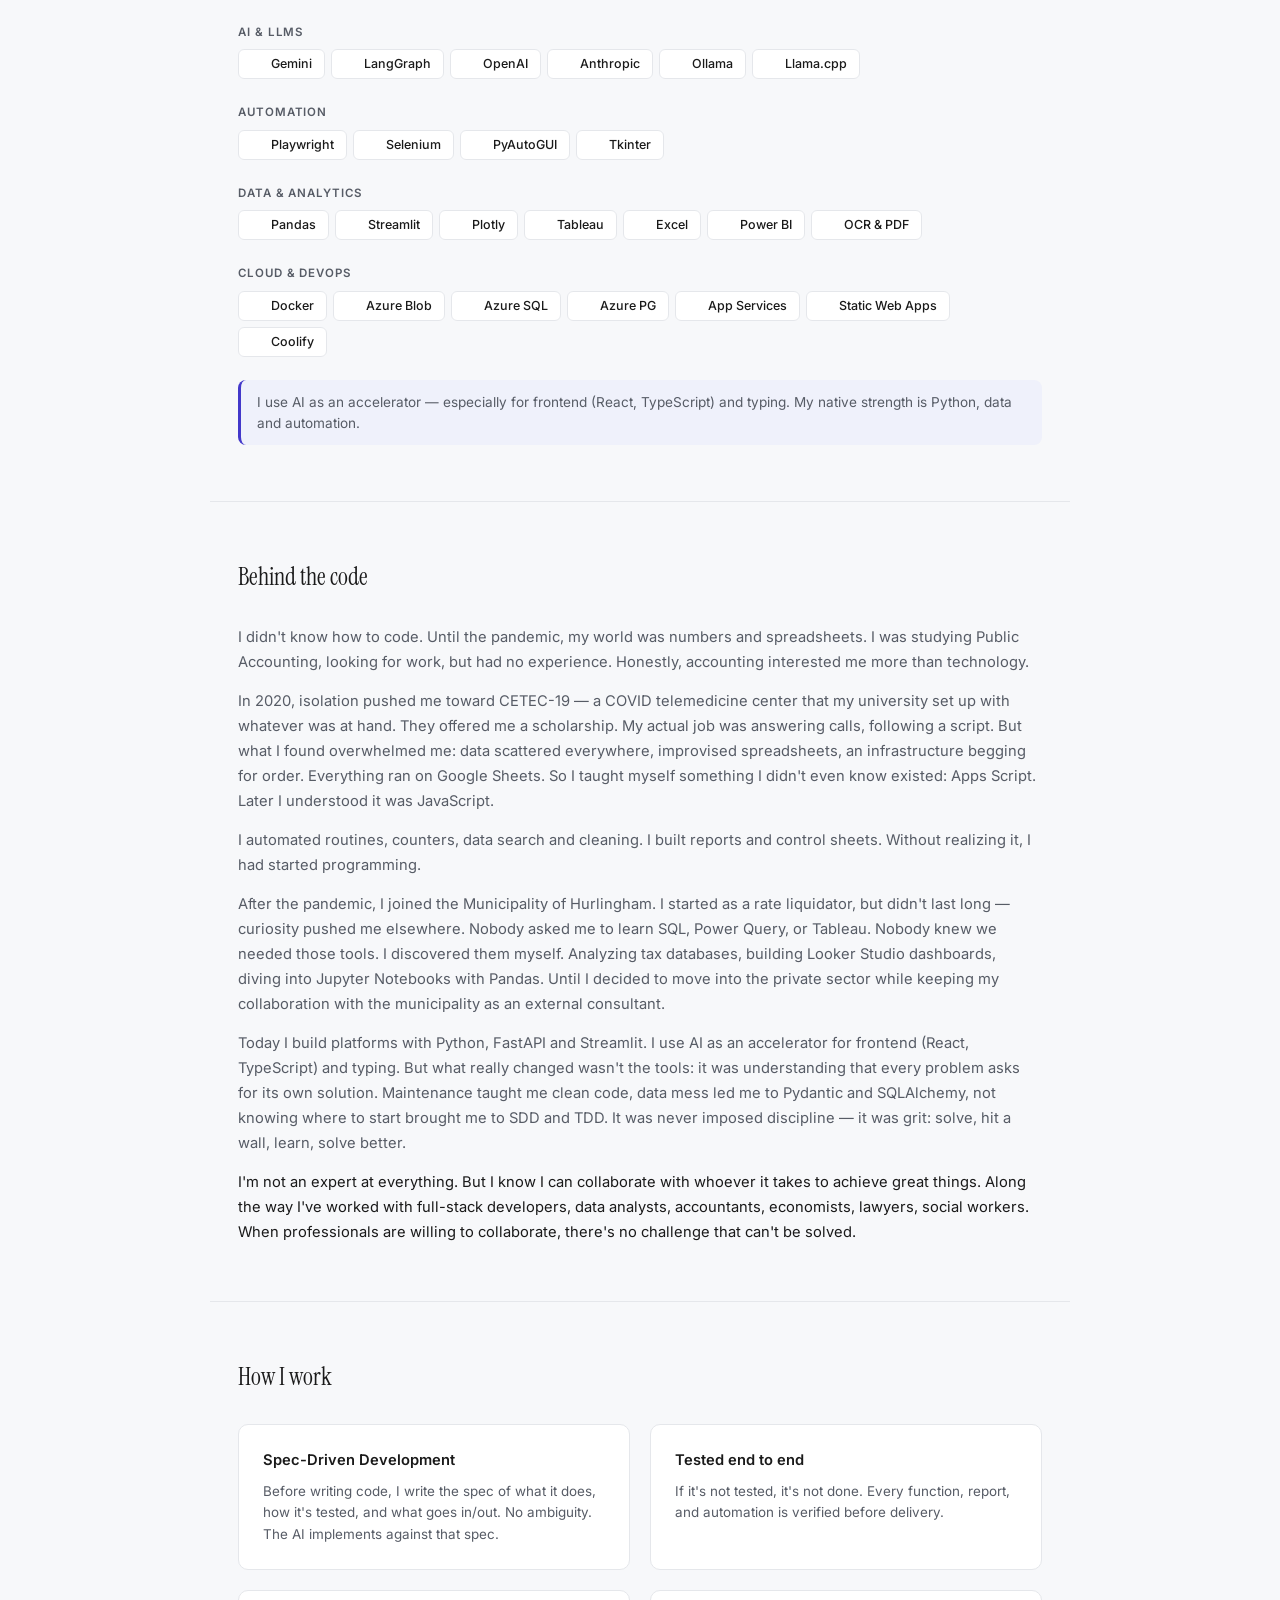
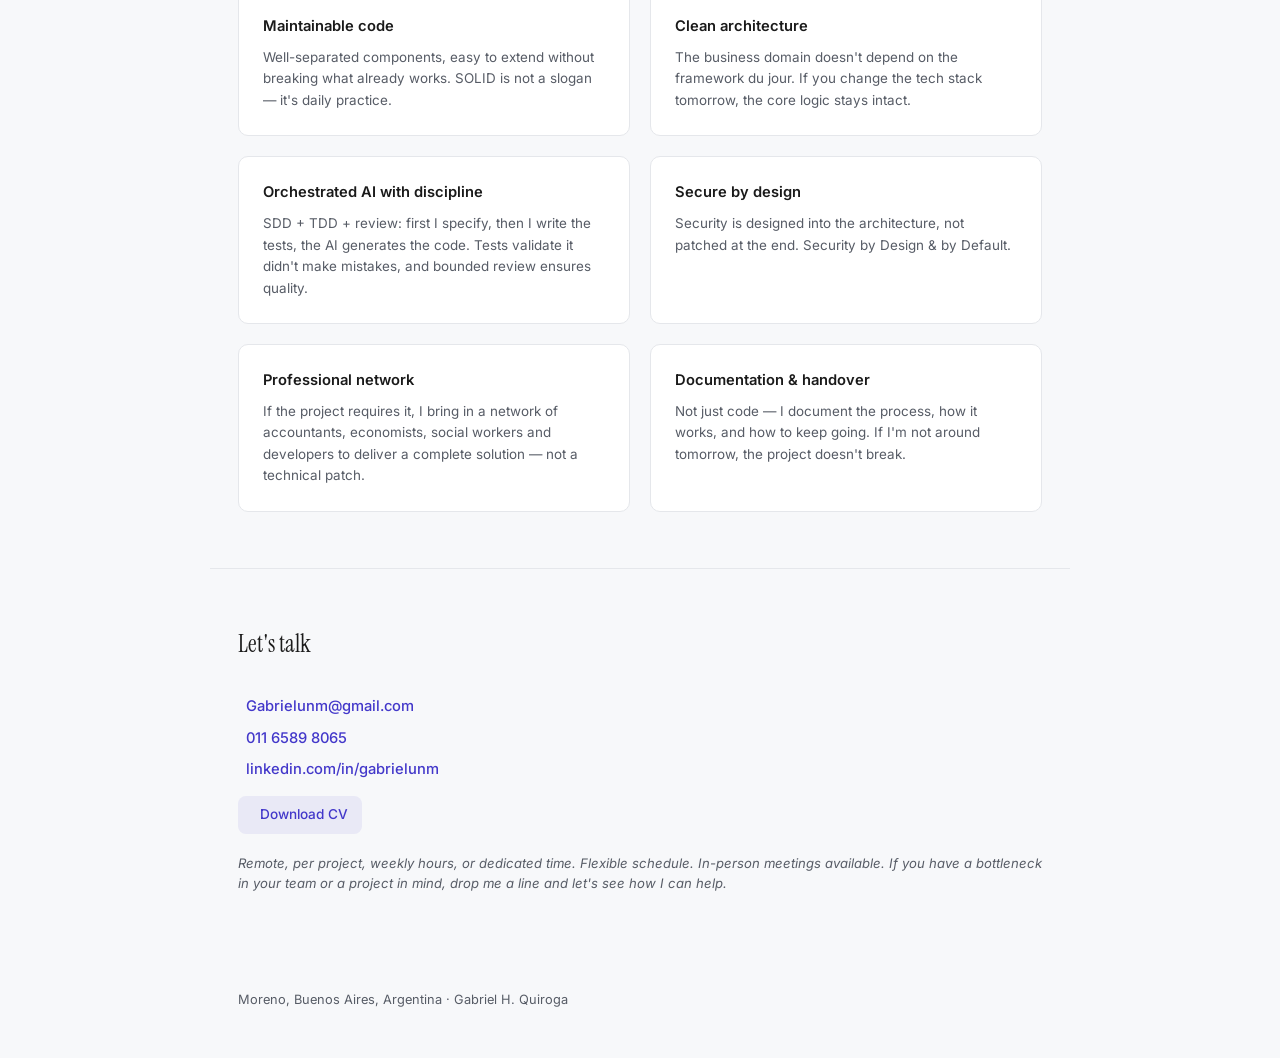
==== commit ad67dc4c: "remove hero-badge card from hero section" ====
--- a/index.html
+++ b/index.html
@@ -44,7 +44,6 @@
   <header class="hero">
     <div class="container">
       <p class="meta">Gabriel Hernán Quiroga</p>
-      <p class="hero-badge" data-i18n="hero-badge">Remoto · Por proyecto o dedicación · Sin horario fijo</p>
       <h1 data-i18n="hero-title">Estudiante de Contador Público<br>que <em class="typewriter" data-text="escribe código"></em>.</h1>
       <p class="tagline">
         <span data-i18n="hero-line1">Automatizo procesos, analizo datos y construyo soluciones a medida.</span><br>
--- a/styles.css
+++ b/styles.css
@@ -241,20 +241,6 @@
   font-weight: 500;
 }
 
-.hero-badge {
-  display: inline-flex;
-  gap: 6px;
-  font-size: 0.78rem;
-  color: var(--accent);
-  font-weight: 500;
-  letter-spacing: 0.03em;
-  margin-bottom: 16px;
-  padding: 4px 12px;
-  border: 1px solid var(--accent);
-  border-radius: 20px;
-  width: fit-content;
-}
-
 .hero .tagline {
   font-size: 1.05rem;
   color: var(--text-soft);
@@ -561,9 +547,11 @@
   opacity: 0.85;
 }
 
-/* Invert dark icons in dark mode (SVGs from simple-icons have hardcoded fill) */
+/* Theme-aware icons: SimpleIcons SVGs have hardcoded brand colors.
+   brightness(0) removes all color first, then invert turns it light.
+   More reliable cross-browser than plain invert(1). */
 [data-theme="dark"] .stack-icon {
-  filter: invert(1) brightness(0.9);
+  filter: brightness(0) saturate(100%) invert(0.92);
 }
 
 /* Lucide icons used inline in stack */
@@ -571,7 +559,7 @@
   width: 14px;
   height: 14px;
   flex-shrink: 0;
-  color: inherit;
+  color: var(--text);
 }
 
 .stack-item.visible {
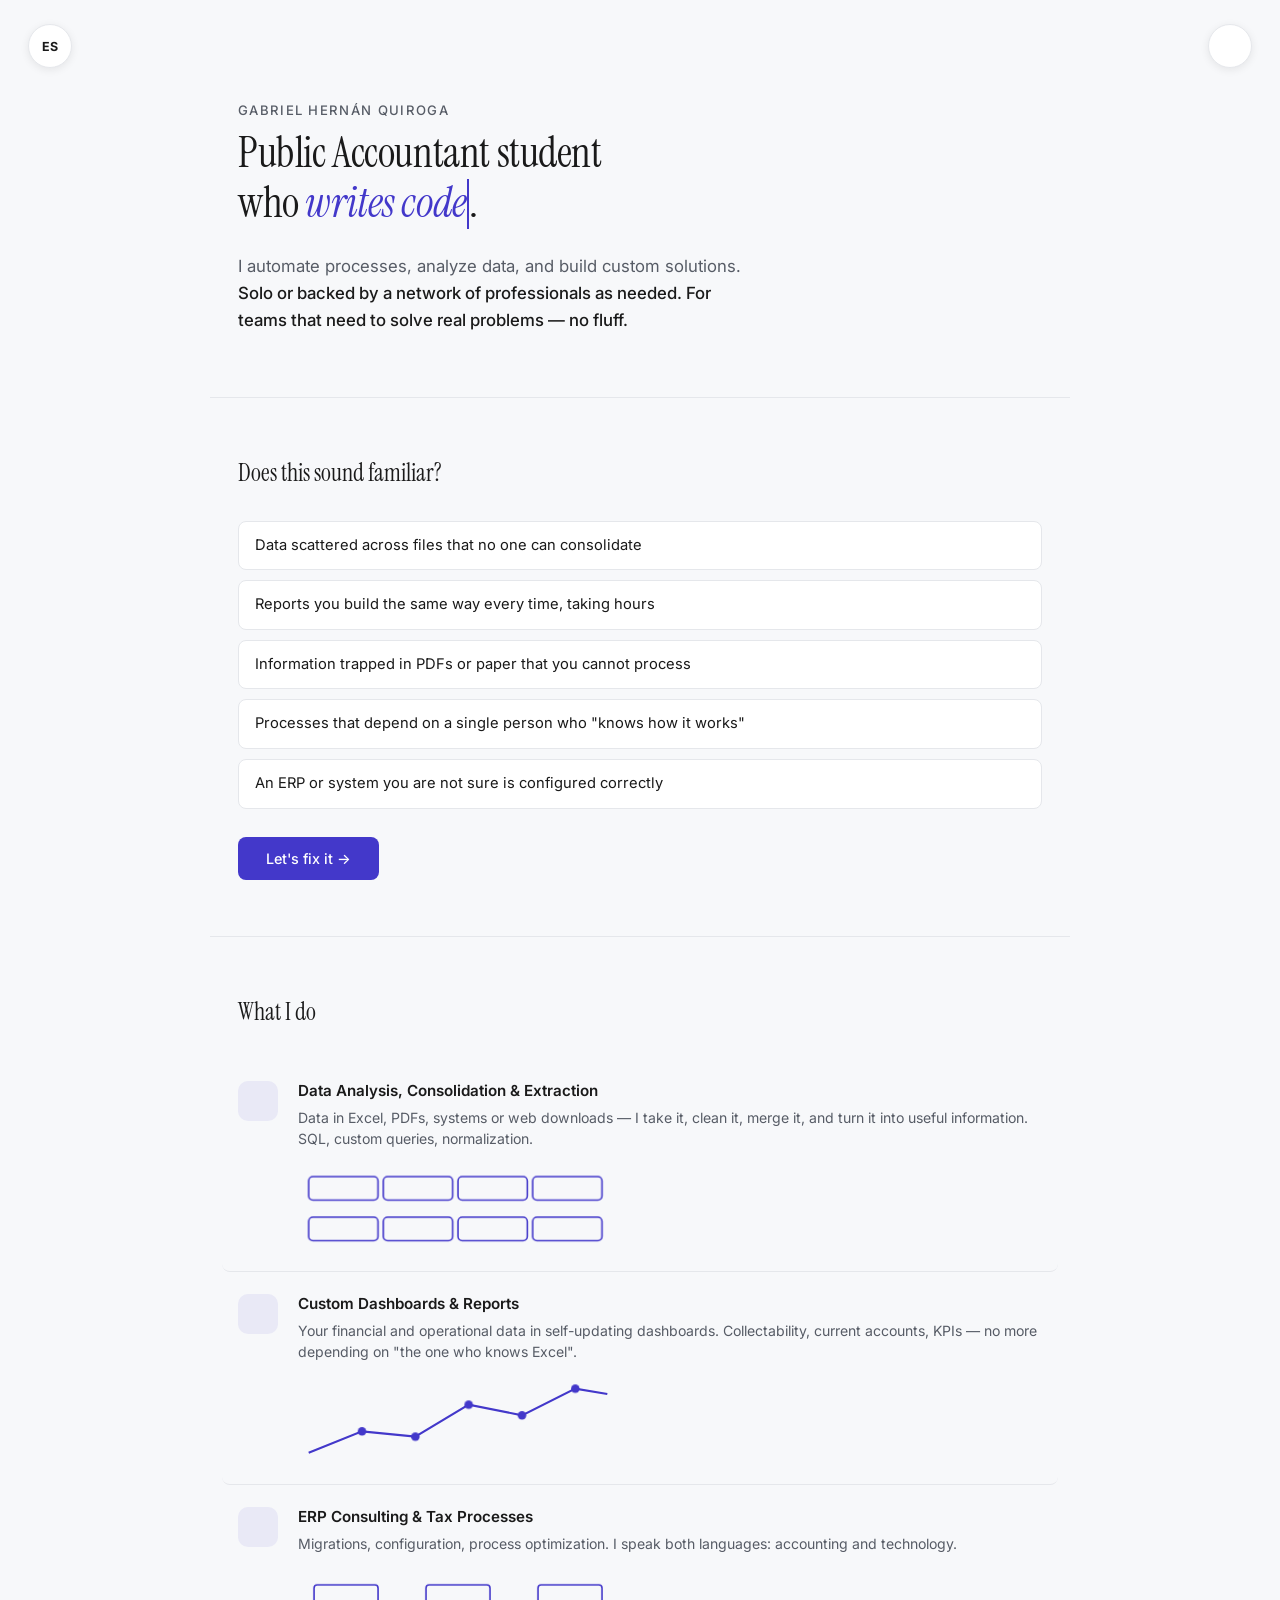
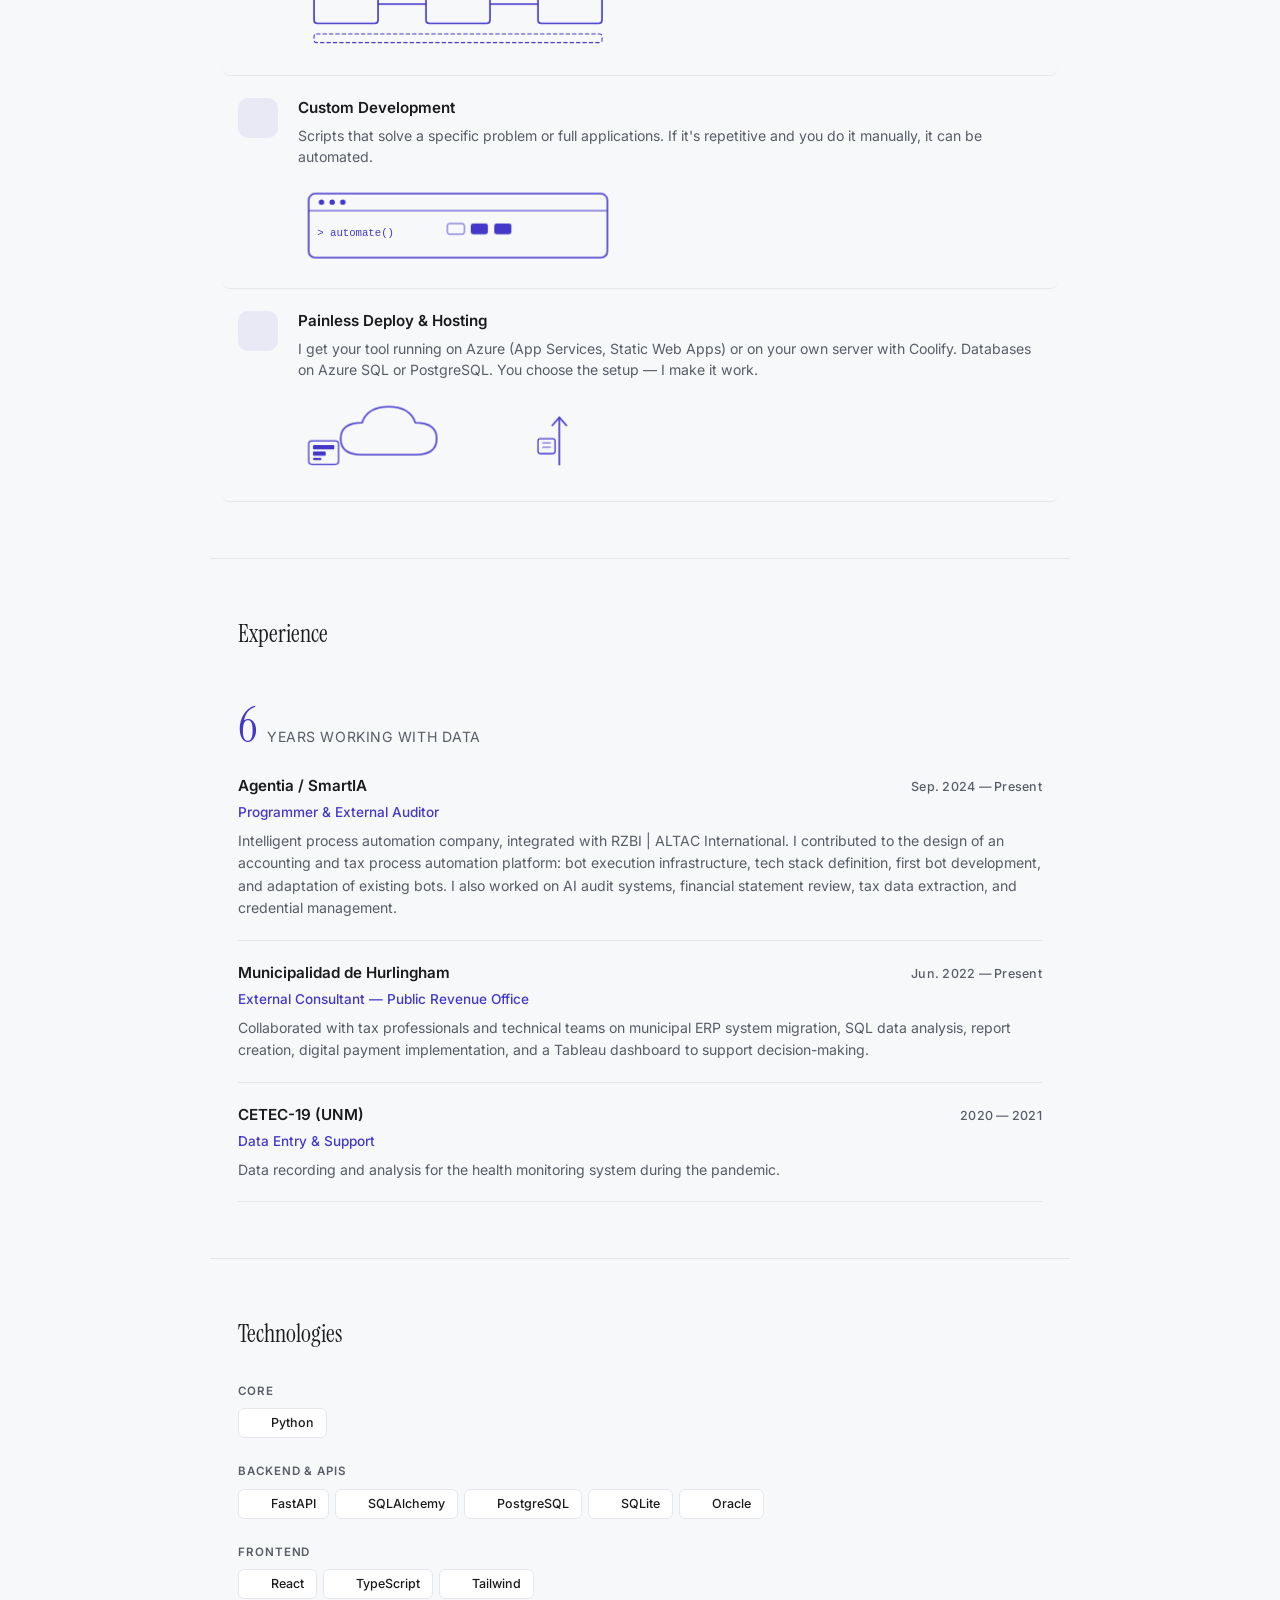
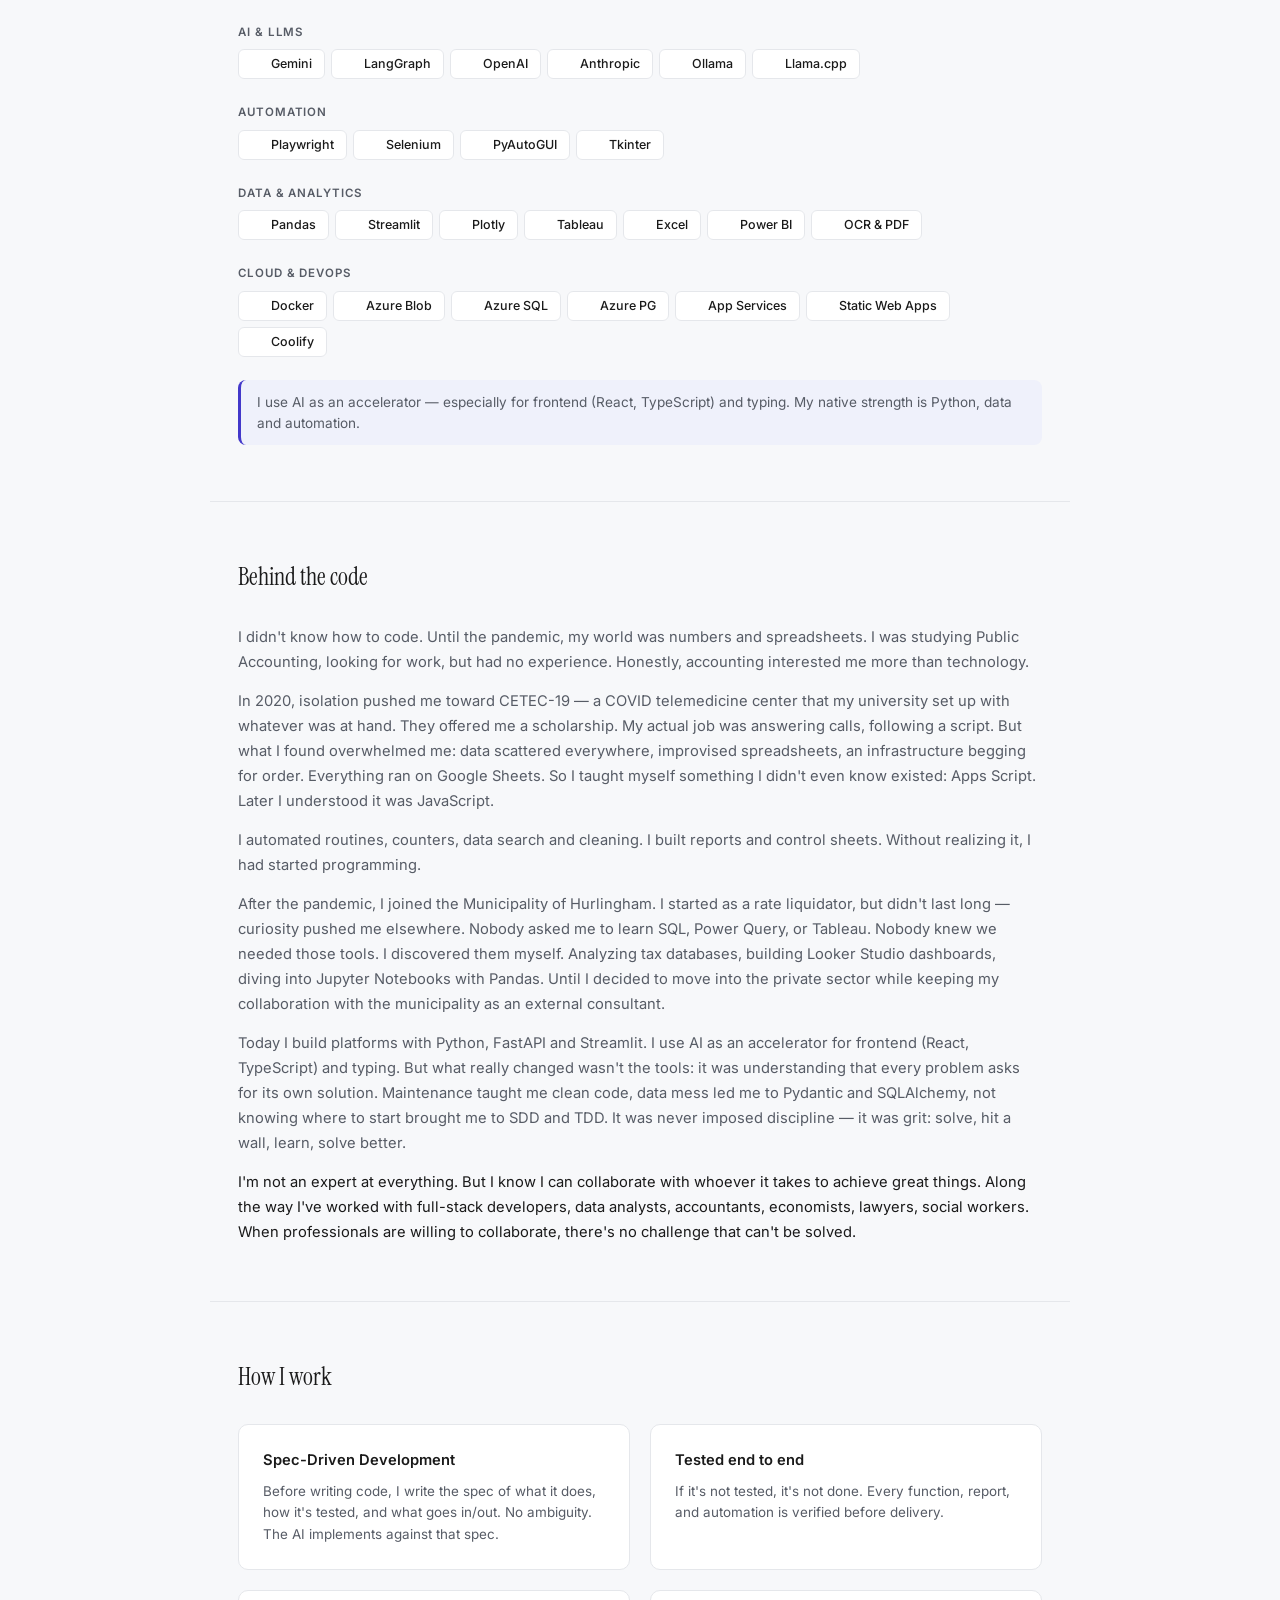
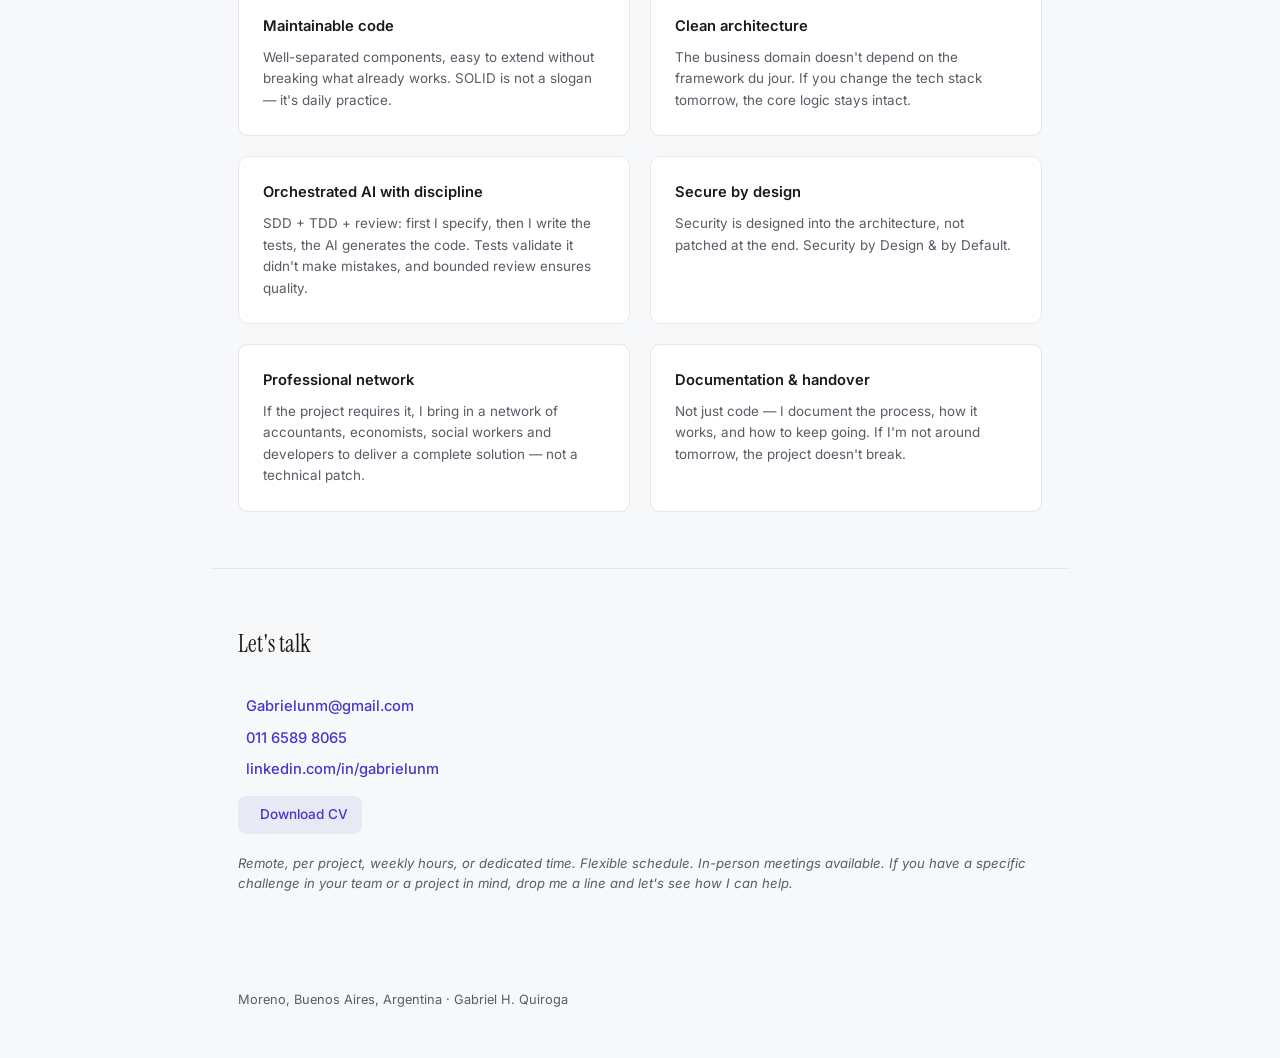
==== commit 9bb7ce91: "rewrite contact-note: 'cuello de botella' -> 'desafío puntual'" ====
--- a/index.html
+++ b/index.html
@@ -390,7 +390,7 @@
         <a href="https://www.linkedin.com/in/gabrielunm/" target="_blank" rel="noopener"><i data-lucide="globe"></i> linkedin.com/in/gabrielunm</a>
         <a href="cv.html" target="_blank" class="contact-cv"><i data-lucide="file-text"></i> <span data-i18n="cv-download">Descargar CV</span></a>
       </div>
-      <p class="contact-note" data-i18n="contact-note">Remoto, por proyecto, por horas semanales o dedicación. Horarios flexibles. Posibilidad de reuniones presenciales. Si tenés un cuello de botella en tu equipo o un proyecto en mente, escribime y vemos cómo te puedo ayudar.</p>
+      <p class="contact-note" data-i18n="contact-note">Remoto, por proyecto, por horas semanales o dedicación. Horarios flexibles. Posibilidad de reuniones presenciales. Si tenés un desafío puntual en tu equipo o un proyecto en mente, escribime y vemos cómo te puedo ayudar.</p>
     </div>
   </section>
 
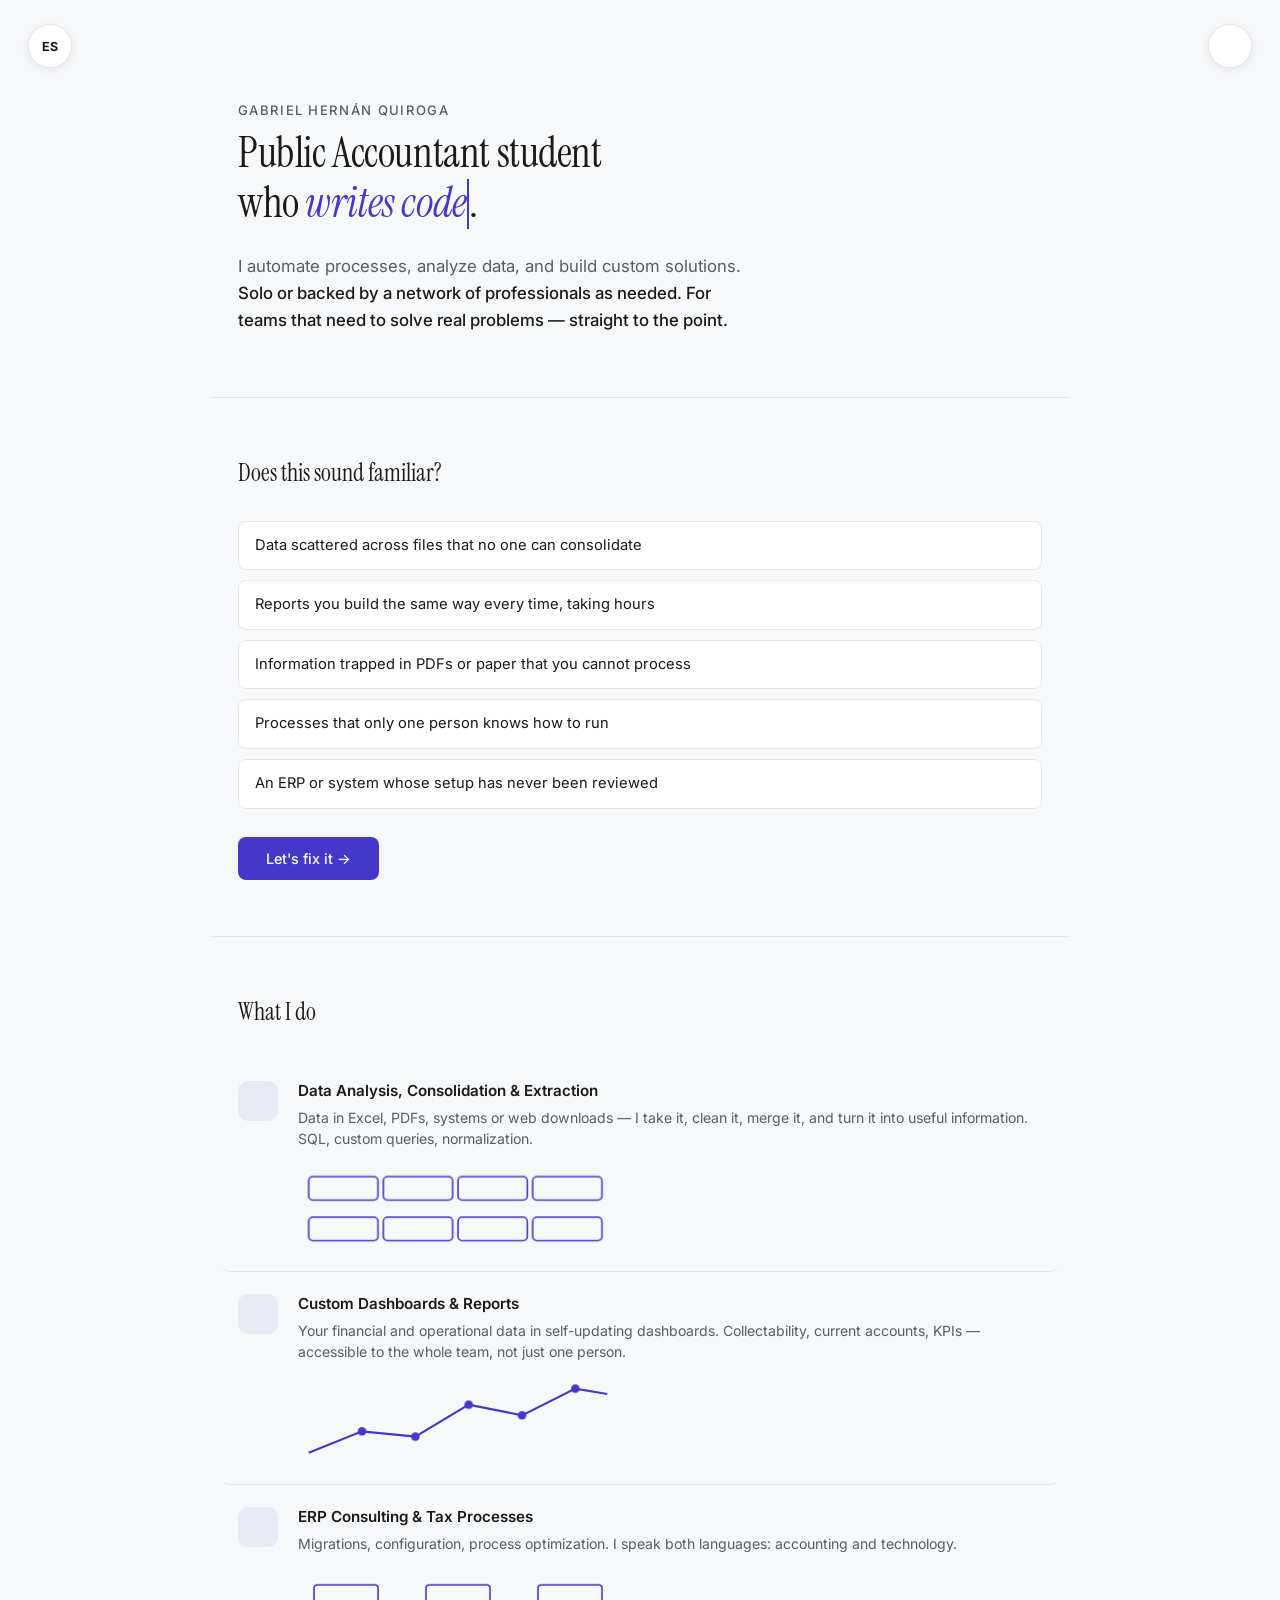
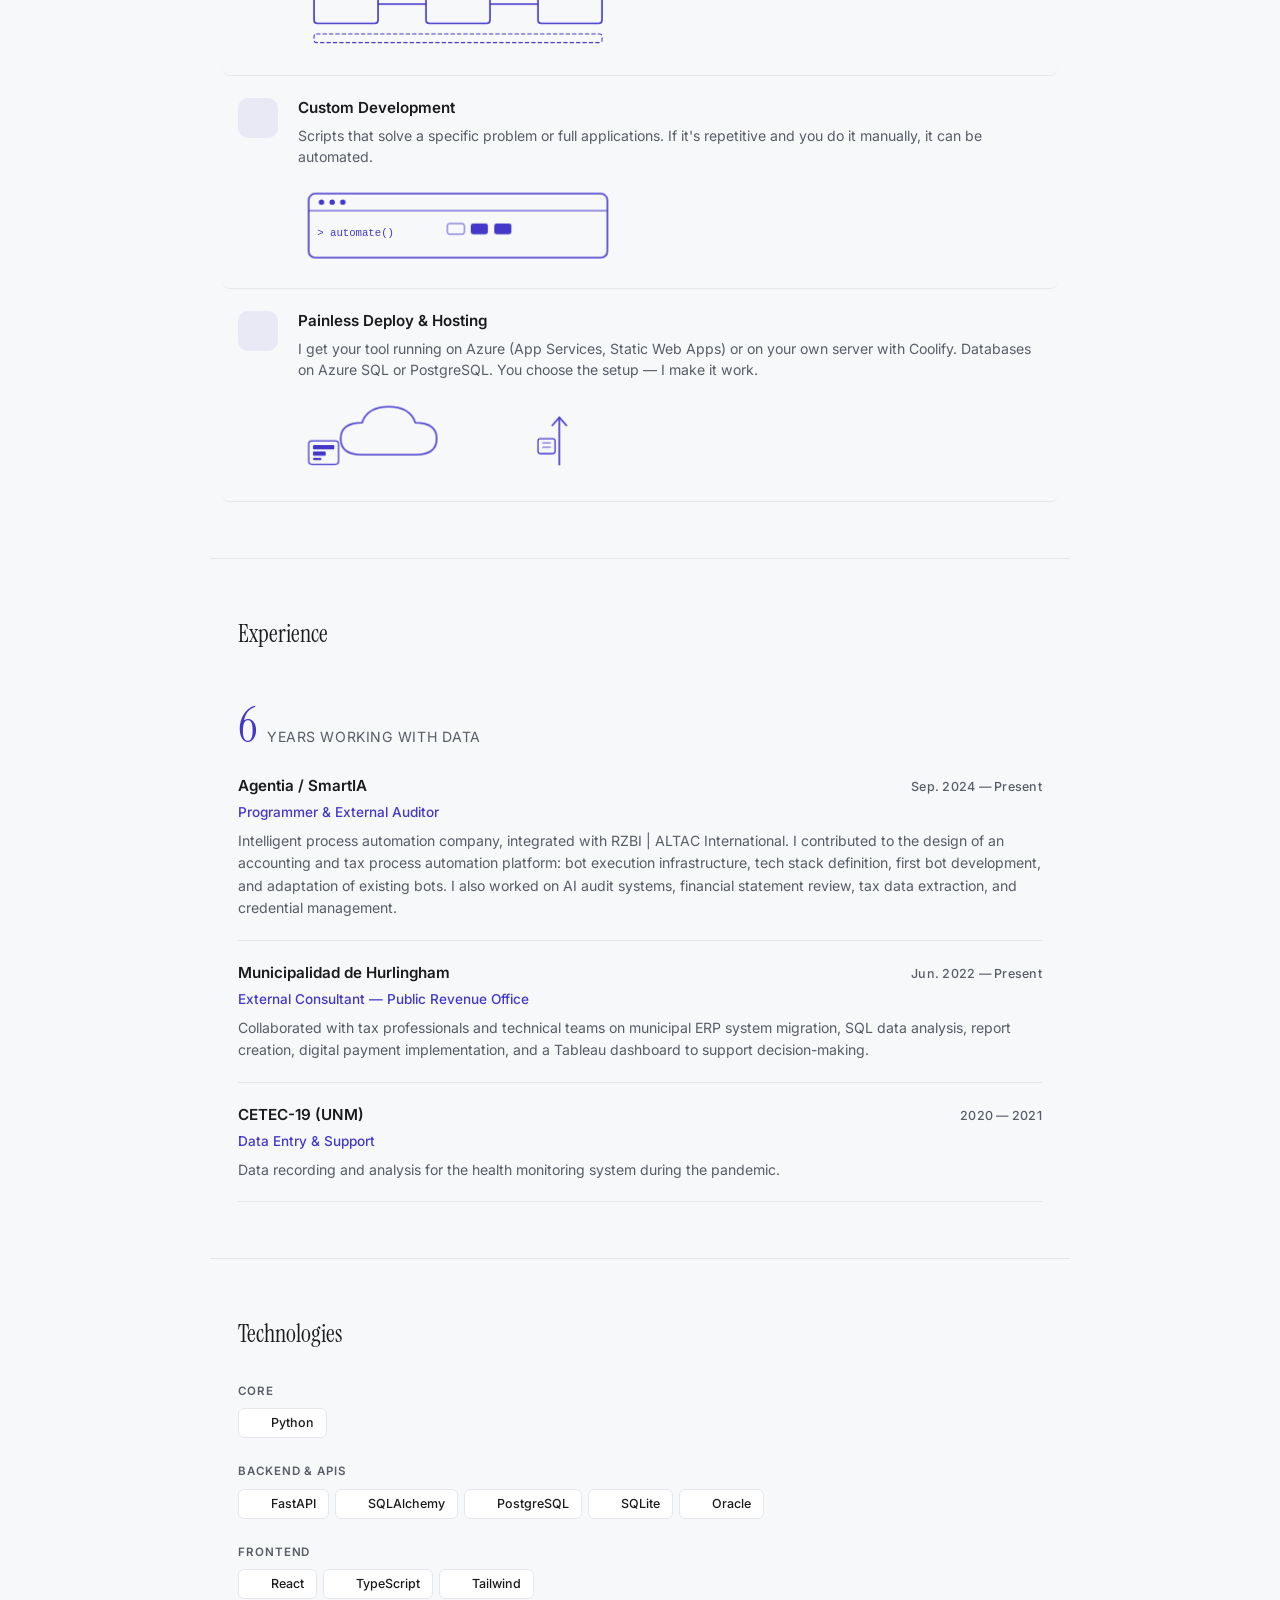
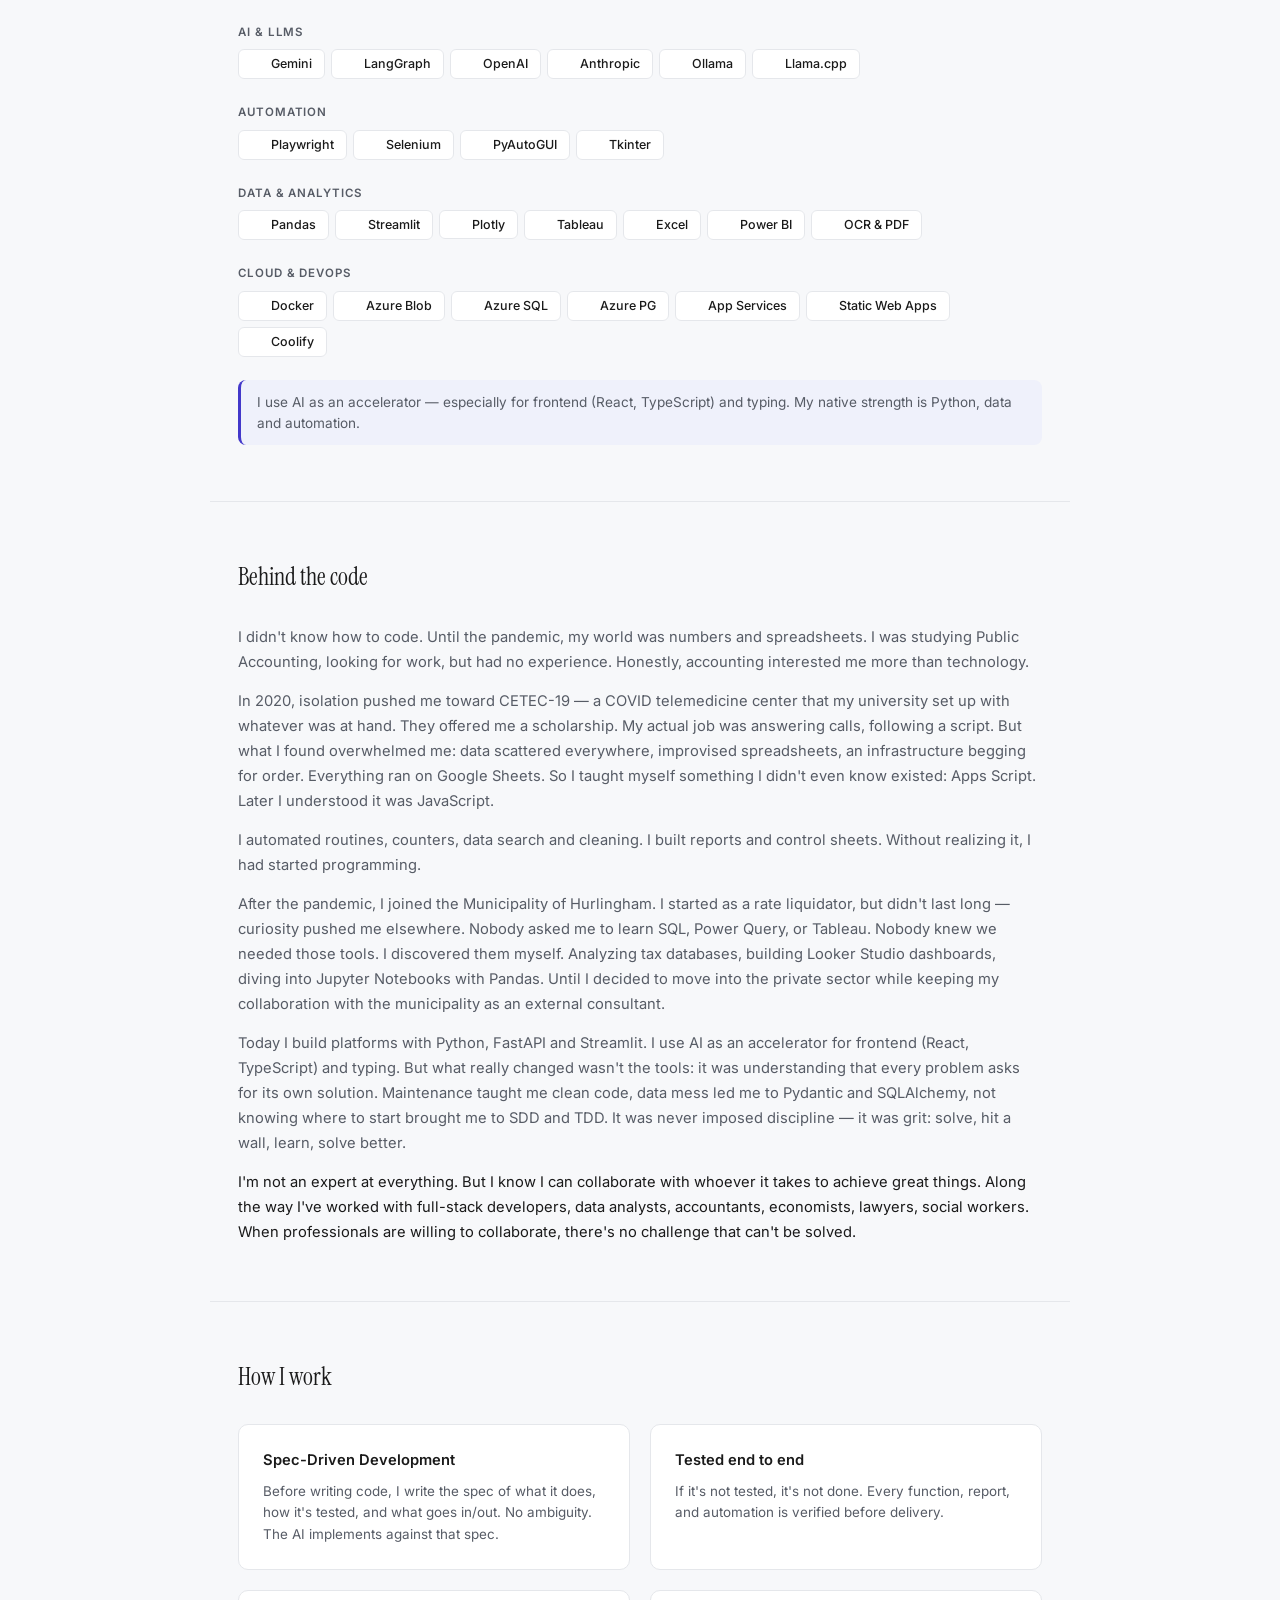
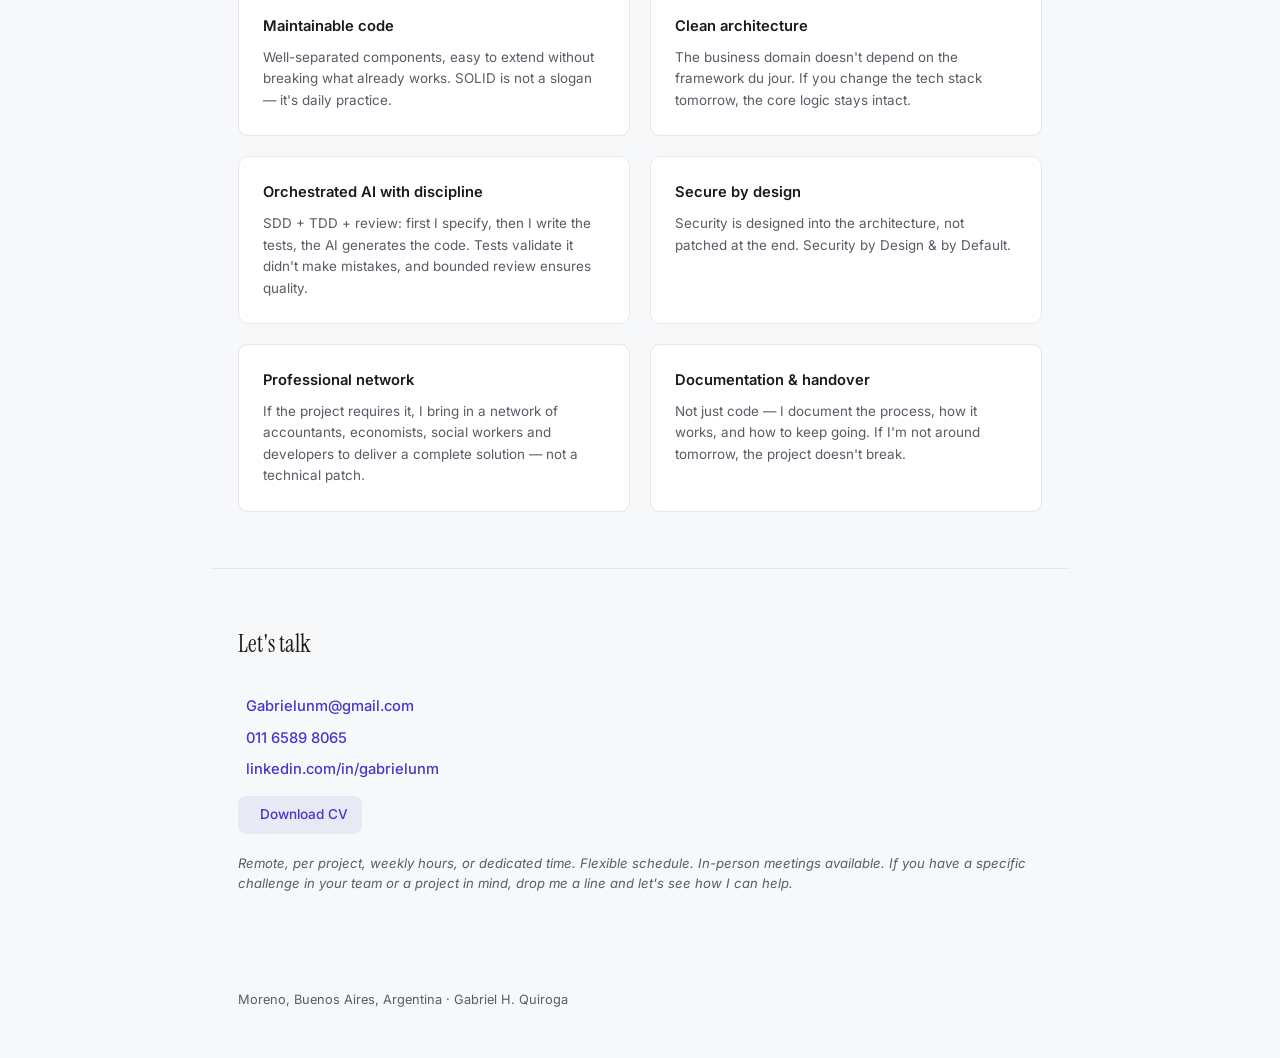
==== commit 5d057071: "tone: remove potentially off-putting language from copy - problem-4: 'dependen de una sola persona' " ====
--- a/index.html
+++ b/index.html
@@ -62,8 +62,8 @@
         <li data-i18n="problem-1">Datos dispersos en mil archivos que nadie logra cruzar</li>
         <li data-i18n="problem-2">Reportes que armás siempre igual y siempre te llevan el mismo tiempo</li>
         <li data-i18n="problem-3">Información atrapada en PDFs o papeles que no podés procesar</li>
-        <li data-i18n="problem-4">Procesos que dependen de una sola persona que "sabe cómo se hace"</li>
-        <li data-i18n="problem-5">Un ERP o sistema que no sabés si está bien configurado</li>
+        <li data-i18n="problem-4">Procesos que nadie más sabe cómo funcionan</li>
+        <li data-i18n="problem-5">Un ERP o sistema con una configuración que nunca se verificó</li>
       </ul>
       <a href="#contacto" class="btn" data-i18n="problem-cta">Resolvámoslo →</a>
     </div>
@@ -100,7 +100,7 @@
         <div class="s-icon"><i data-lucide="bar-chart-3"></i></div>
         <div class="s-body">
           <h3 data-i18n="srv-2-title">Dashboards y reportes a medida</h3>
-          <p data-i18n="srv-2-desc">Tu información financiera y operativa en tableros que se actualizan solos. Cobrabilidad, cuentas corrientes, KPI — sin depender de "el que sabe Excel".</p>
+          <p data-i18n="srv-2-desc">Tu información financiera y operativa en tableros que se actualizan solos. Cobrabilidad, cuentas corrientes, KPI — sin depender de una sola persona para acceder a los datos.</p>
           <div class="mini-dashboard">
             <svg viewBox="0 0 300 80" class="dashboard-svg">
               <path class="dashboard-line" d="M 10 70 L 60 50 L 110 55 L 160 25 L 210 35 L 260 10 L 290 15" fill="none" stroke="currentColor" stroke-width="2"/>
